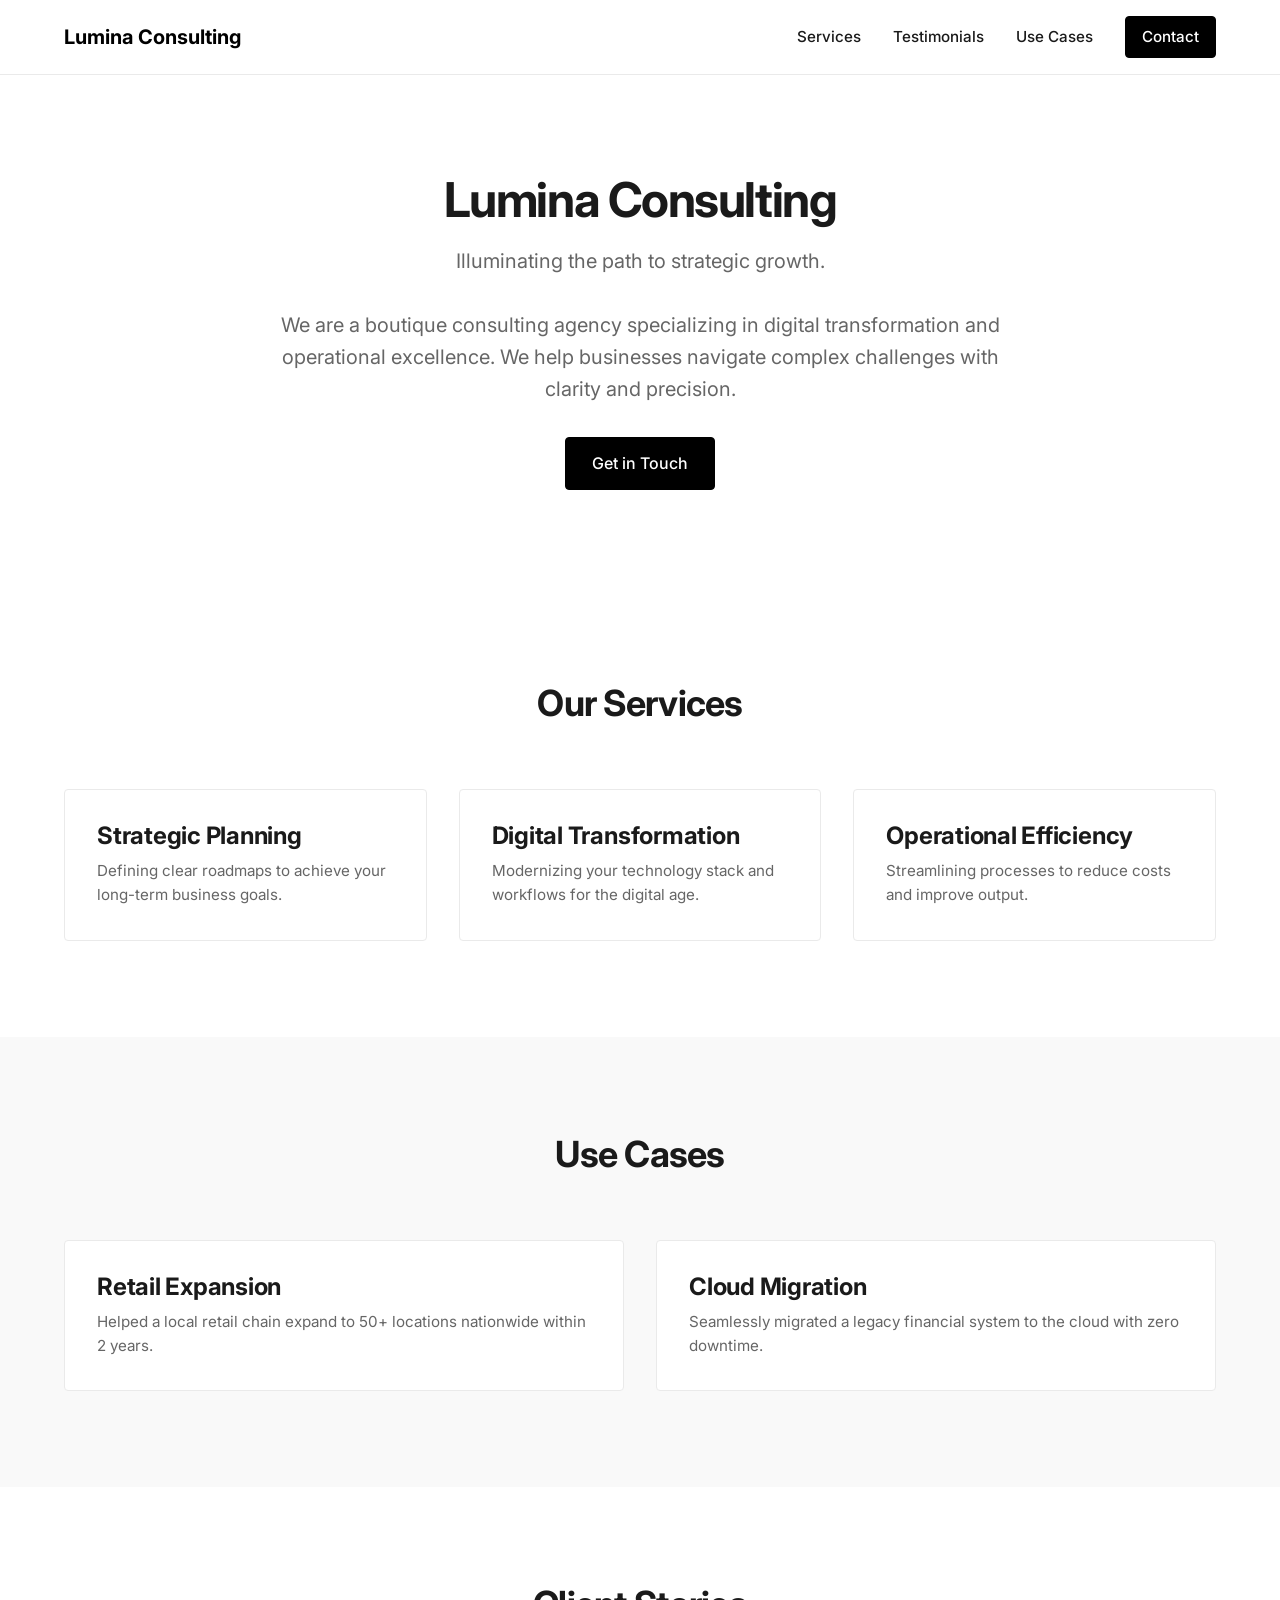
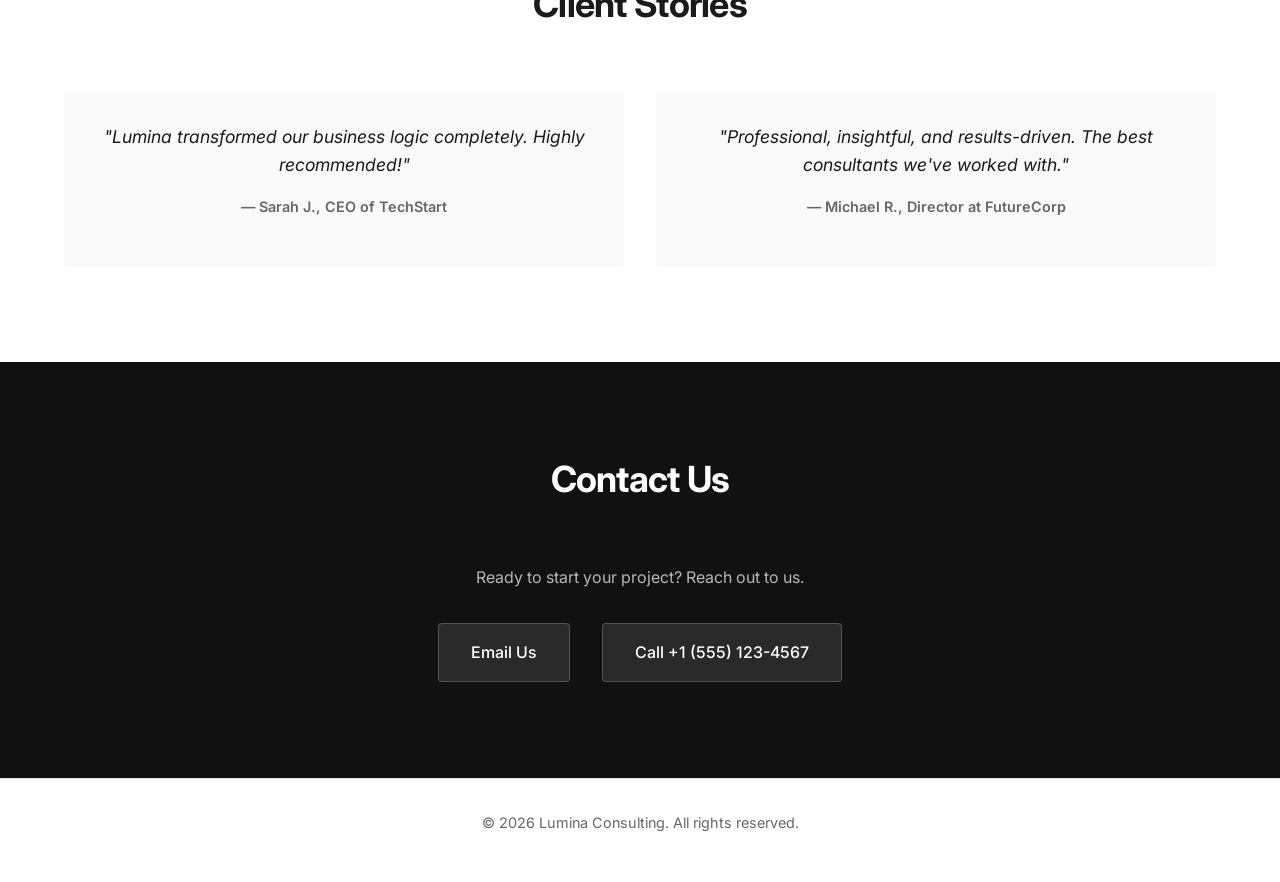
==== index.html @ ed2153fe "Initial commit" ====
<!DOCTYPE html>
<html lang="en">
<head>
    <meta charset="UTF-8">
    <meta name="viewport" content="width=device-width, initial-scale=1.0">
    <title>Consulting Agency</title>
    <link rel="stylesheet" href="style.css">
    
    <!-- Fonts: Inter for a clean, modern look -->
    <link rel="preconnect" href="https://fonts.googleapis.com">
    <link rel="preconnect" href="https://fonts.gstatic.com" crossorigin>
    <link href="https://fonts.googleapis.com/css2?family=Inter:wght@300;400;600;700&display=swap" rel="stylesheet">
</head>
<body>

    <!-- Navigation -->
    <header class="header">
        <div class="container header-container">
            <div class="logo" id="nav-logo"></div>
            <nav class="nav">
                <ul class="nav-list">
                    <li><a href="#services">Services</a></li>
                    <li><a href="#testimonials">Testimonials</a></li>
                    <li><a href="#use-cases">Use Cases</a></li>
                    <li><a href="#contact" class="btn btn-sm">Contact</a></li>
                </ul>
            </nav>
            <!-- Mobile Menu Button -->
            <button class="menu-btn" aria-label="Toggle menu">☰</button>
        </div>
    </header>

    <!-- Hero Section -->
    <section class="hero">
        <div class="container hero-content">
            <h1 id="hero-title"></h1>
            <p id="hero-tagline"></p>
            <p id="hero-description"></p>
            <a href="#contact" class="btn btn-primary">Get in Touch</a>
        </div>
    </section>

    <!-- Services Section -->
    <section id="services" class="section">
        <div class="container">
            <h2 class="section-title">Our Services</h2>
            <div class="grid" id="services-grid">
                <!-- Injected via JS -->
            </div>
        </div>
    </section>

    <!-- Use Cases Section -->
    <section id="use-cases" class="section section-alt">
        <div class="container">
            <h2 class="section-title">Use Cases</h2>
            <div class="grid" id="use-cases-grid">
                <!-- Injected via JS -->
            </div>
        </div>
    </section>

    <!-- Testimonials Section -->
    <section id="testimonials" class="section">
        <div class="container">
            <h2 class="section-title">Client Stories</h2>
            <div class="testimonials-container" id="testimonials-container">
                <!-- Injected via JS -->
            </div>
        </div>
    </section>

    <!-- Contact Section -->
    <section id="contact" class="section section-dark">
        <div class="container contact-container">
            <h2 class="section-title text-light">Contact Us</h2>
            <p class="text-light-muted">Ready to start your project? Reach out to us.</p>
            
            <div class="contact-links" id="contact-info">
                <!-- Injected via JS -->
            </div>
        </div>
    </section>

    <!-- Footer -->
    <footer class="footer">
        <div class="container">
            <p>&copy; <span id="year"></span> <span id="footer-business-name"></span>. All rights reserved.</p>
        </div>
    </footer>

    <!-- Scripts -->
    <!-- Load config first so it's available to script.js -->
    <script src="config.js"></script>
    <script src="script.js"></script>
</body>
</html>
---- style.css ----
/* style.css */

:root {
    --color-bg: #ffffff;
    --color-text: #1a1a1a;
    --color-text-muted: #666666;
    --color-primary: #000000; /* Minimalist black */
    --color-primary-hover: #333333;
    --color-secondary-bg: #f9f9f9;
    --color-dark-bg: #111111;
    --color-light-text: #ffffff;
    --color-border: #eaeaea;
    
    --font-main: 'Inter', -apple-system, BlinkMacSystemFont, "Segoe UI", Roboto, Helvetica, Arial, sans-serif;
    
    --spacing-xs: 0.5rem;
    --spacing-sm: 1rem;
    --spacing-md: 2rem;
    --spacing-lg: 4rem;
    --spacing-xl: 6rem;
    
    --container-width: 1200px;
    --border-radius: 4px;
    --transition: 0.3s ease;
}

/* --- Reset & Base --- */
* {
    margin: 0;
    padding: 0;
    box-sizing: border-box;
}

html {
    scroll-behavior: smooth;
}

body {
    font-family: var(--font-main);
    color: var(--color-text);
    background-color: var(--color-bg);
    line-height: 1.6;
    -webkit-font-smoothing: antialiased;
}

a {
    text-decoration: none;
    color: inherit;
    transition: var(--transition);
}

ul {
    list-style: none;
}

img {
    max-width: 100%;
    display: block;
}

/* --- Typography --- */
h1, h2, h3 {
    line-height: 1.2;
    margin-bottom: var(--spacing-sm);
    font-weight: 700;
}

h1 { font-size: 3rem; letter-spacing: -0.03em; }
h2 { font-size: 2.25rem; letter-spacing: -0.02em; }
h3 { font-size: 1.5rem; letter-spacing: -0.01em; }
p { margin-bottom: var(--spacing-sm); }

/* --- Utilities --- */
.container {
    width: 90%;
    max-width: var(--container-width);
    margin: 0 auto;
}

.text-light { color: var(--color-light-text); }
.text-light-muted { color: rgba(255, 255, 255, 0.7); }
.text-muted { color: var(--color-text-muted); }

.grid {
    display: grid;
    grid-template-columns: repeat(auto-fit, minmax(300px, 1fr));
    gap: var(--spacing-md);
}

.btn {
    display: inline-block;
    padding: 0.8rem 1.6rem;
    background-color: var(--color-primary);
    color: var(--color-light-text);
    border-radius: var(--border-radius);
    font-weight: 500;
    border: 1px solid var(--color-primary);
    cursor: pointer;
}

.btn:hover {
    background-color: var(--color-primary-hover);
    border-color: var(--color-primary-hover);
}

.btn-sm {
    padding: 0.5rem 1rem;
    font-size: 0.9rem;
}

.section {
    padding: var(--spacing-xl) 0;
}

.section-alt {
    background-color: var(--color-secondary-bg);
}

.section-dark {
    background-color: var(--color-dark-bg);
    color: var(--color-light-text);
}

.section-title {
    margin-bottom: var(--spacing-lg);
    text-align: center;
}

/* --- Header --- */
.header {
    padding: var(--spacing-sm) 0;
    position: sticky;
    top: 0;
    background-color: rgba(255, 255, 255, 0.95);
    backdrop-filter: blur(10px);
    z-index: 1000;
    border-bottom: 1px solid var(--color-border);
}

.header-container {
    display: flex;
    justify-content: space-between;
    align-items: center;
}

.logo {
    font-size: 1.25rem;
    font-weight: 700;
    color: var(--color-primary);
}

.nav-list {
    display: flex;
    gap: var(--spacing-md);
    align-items: center;
}

.nav-list a {
    font-weight: 500;
    font-size: 0.95rem;
}

.nav-list a:hover {
    color: var(--color-text-muted);
}

.menu-btn {
    display: none;
    background: none;
    border: none;
    font-size: 1.5rem;
    cursor: pointer;
}

/* --- Hero --- */
.hero {
    padding: var(--spacing-xl) 0;
    text-align: center;
    max-width: 800px;
    margin: 0 auto;
}

.hero p {
    font-size: 1.25rem;
    color: var(--color-text-muted);
    margin-bottom: var(--spacing-md);
}

/* --- Cards (Services, Use Cases) --- */
.card {
    background: var(--color-bg);
    padding: var(--spacing-md);
    border: 1px solid var(--color-border);
    border-radius: var(--border-radius);
    transition: var(--transition);
}

.card:hover {
    transform: translateY(-5px);
    box-shadow: 0 10px 30px rgba(0,0,0,0.05);
}

.card h3 {
    margin-bottom: var(--spacing-xs);
}

.card p {
    color: var(--color-text-muted);
    font-size: 0.95rem;
    margin-bottom: 0;
}

/* --- Testimonials --- */
.testimonials-container {
    display: grid;
    grid-template-columns: repeat(auto-fit, minmax(300px, 1fr));
    gap: var(--spacing-md);
}

.testimonial {
    text-align: center;
    padding: var(--spacing-md);
    background-color: var(--color-secondary-bg);
    border-radius: var(--border-radius);
}

.quote {
    font-size: 1.1rem;
    font-style: italic;
    margin-bottom: var(--spacing-sm);
}

.author {
    font-weight: 600;
    font-size: 0.9rem;
    color: var(--color-text-muted);
}

/* --- Contact --- */
.contact-container {
    text-align: center;
}

.contact-links {
    margin-top: var(--spacing-md);
    display: flex;
    justify-content: center;
    gap: var(--spacing-md);
    flex-wrap: wrap;
}

.contact-link {
    display: inline-flex;
    align-items: center;
    padding: 1rem 2rem;
    background: rgba(255,255,255,0.1);
    color: white;
    border-radius: var(--border-radius);
    font-weight: 500;
    border: 1px solid rgba(255,255,255,0.2);
}

.contact-link:hover {
    background: rgba(255,255,255,0.2);
}

/* --- Footer --- */
.footer {
    padding: var(--spacing-md) 0;
    border-top: 1px solid var(--color-border);
    text-align: center;
    font-size: 0.9rem;
    color: var(--color-text-muted);
}

/* --- Responsive --- */
@media (max-width: 768px) {
    :root {
        --spacing-xl: 4rem;
    }

    h1 { font-size: 2.5rem; }
    
    .nav {
        display: none; /* Simple hiding for first iteration */
        /* To make a proper mobile menu would require more JS/CSS */
        /* For MVP phase 1, we can just let it hide or stack */
    }
    
    .menu-btn {
        display: block;
    }
    
    .nav.active {
        display: block;
        position: absolute;
        top: 100%;
        left: 0;
        width: 100%;
        background: white;
        border-bottom: 1px solid var(--color-border);
        padding: var(--spacing-sm);
    }
    
    .nav-list {
        flex-direction: column;
        align-items: flex-start;
    }

    .contact-links {
        flex-direction: column;
    }
}
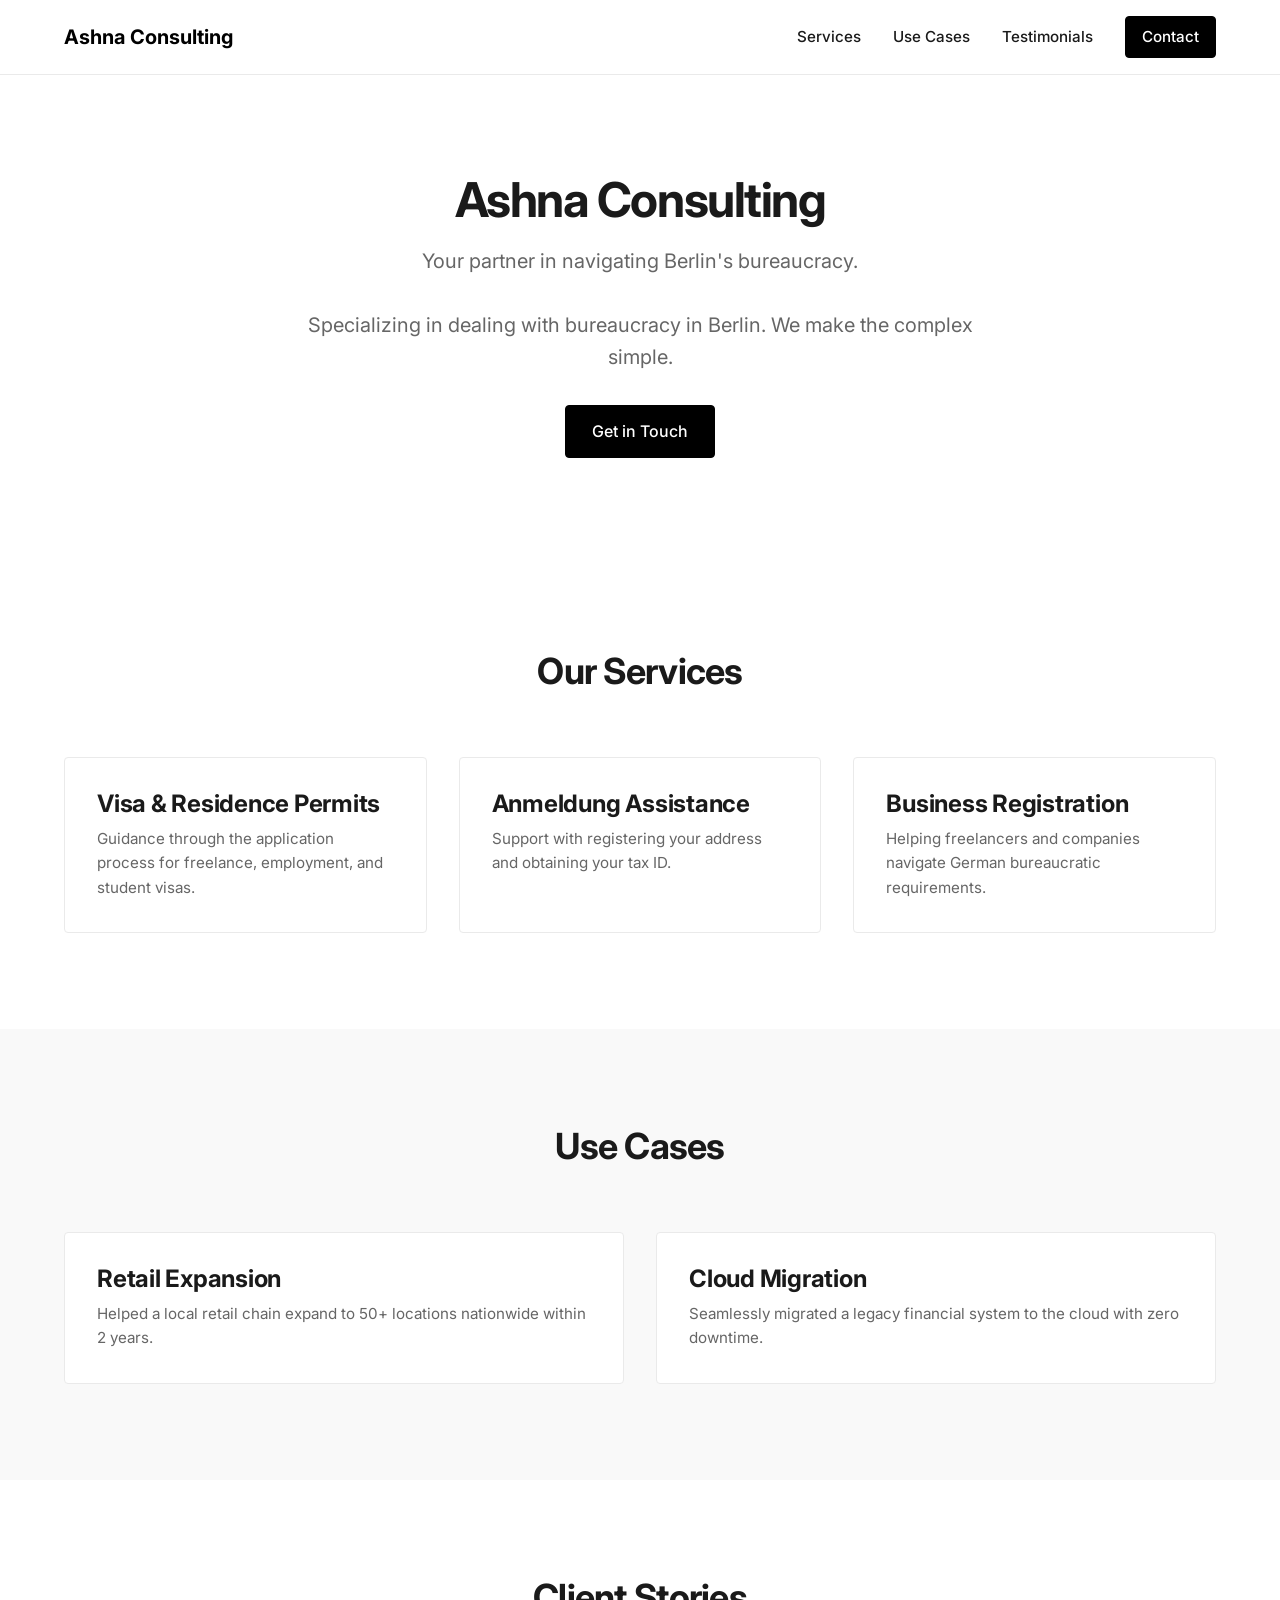
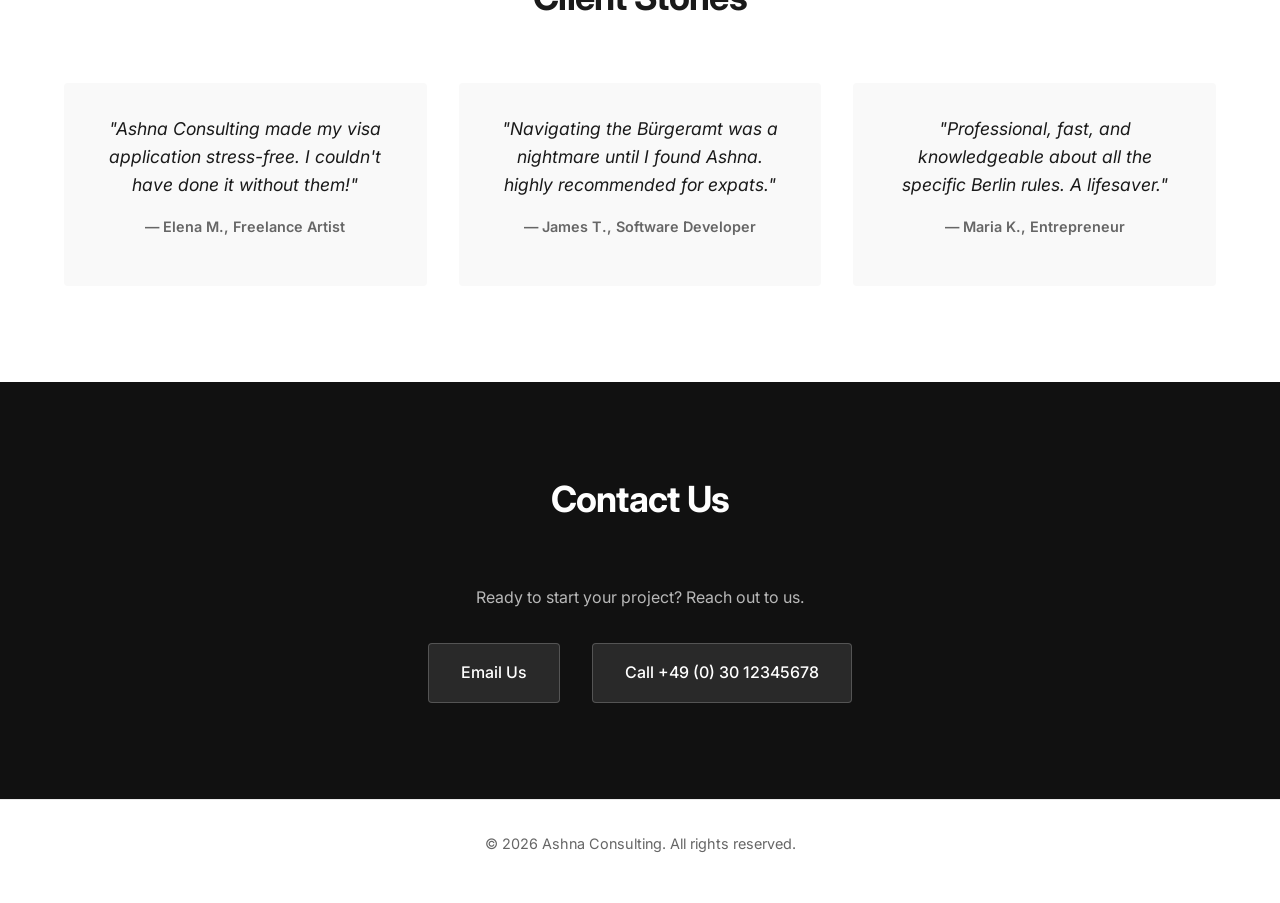
==== commit 7f4305a7: "feat: Rebrand consulting site to Ashna Consulting with a focus on Berlin bureaucracy, and reorder na" ====
--- a/index.html
+++ b/index.html
@@ -20,8 +20,8 @@
             <nav class="nav">
                 <ul class="nav-list">
                     <li><a href="#services">Services</a></li>
+                    <li><a href="#use-cases">Use Cases</a></li>
                     <li><a href="#testimonials">Testimonials</a></li>
-                    <li><a href="#use-cases">Use Cases</a></li>
                     <li><a href="#contact" class="btn btn-sm">Contact</a></li>
                 </ul>
             </nav>
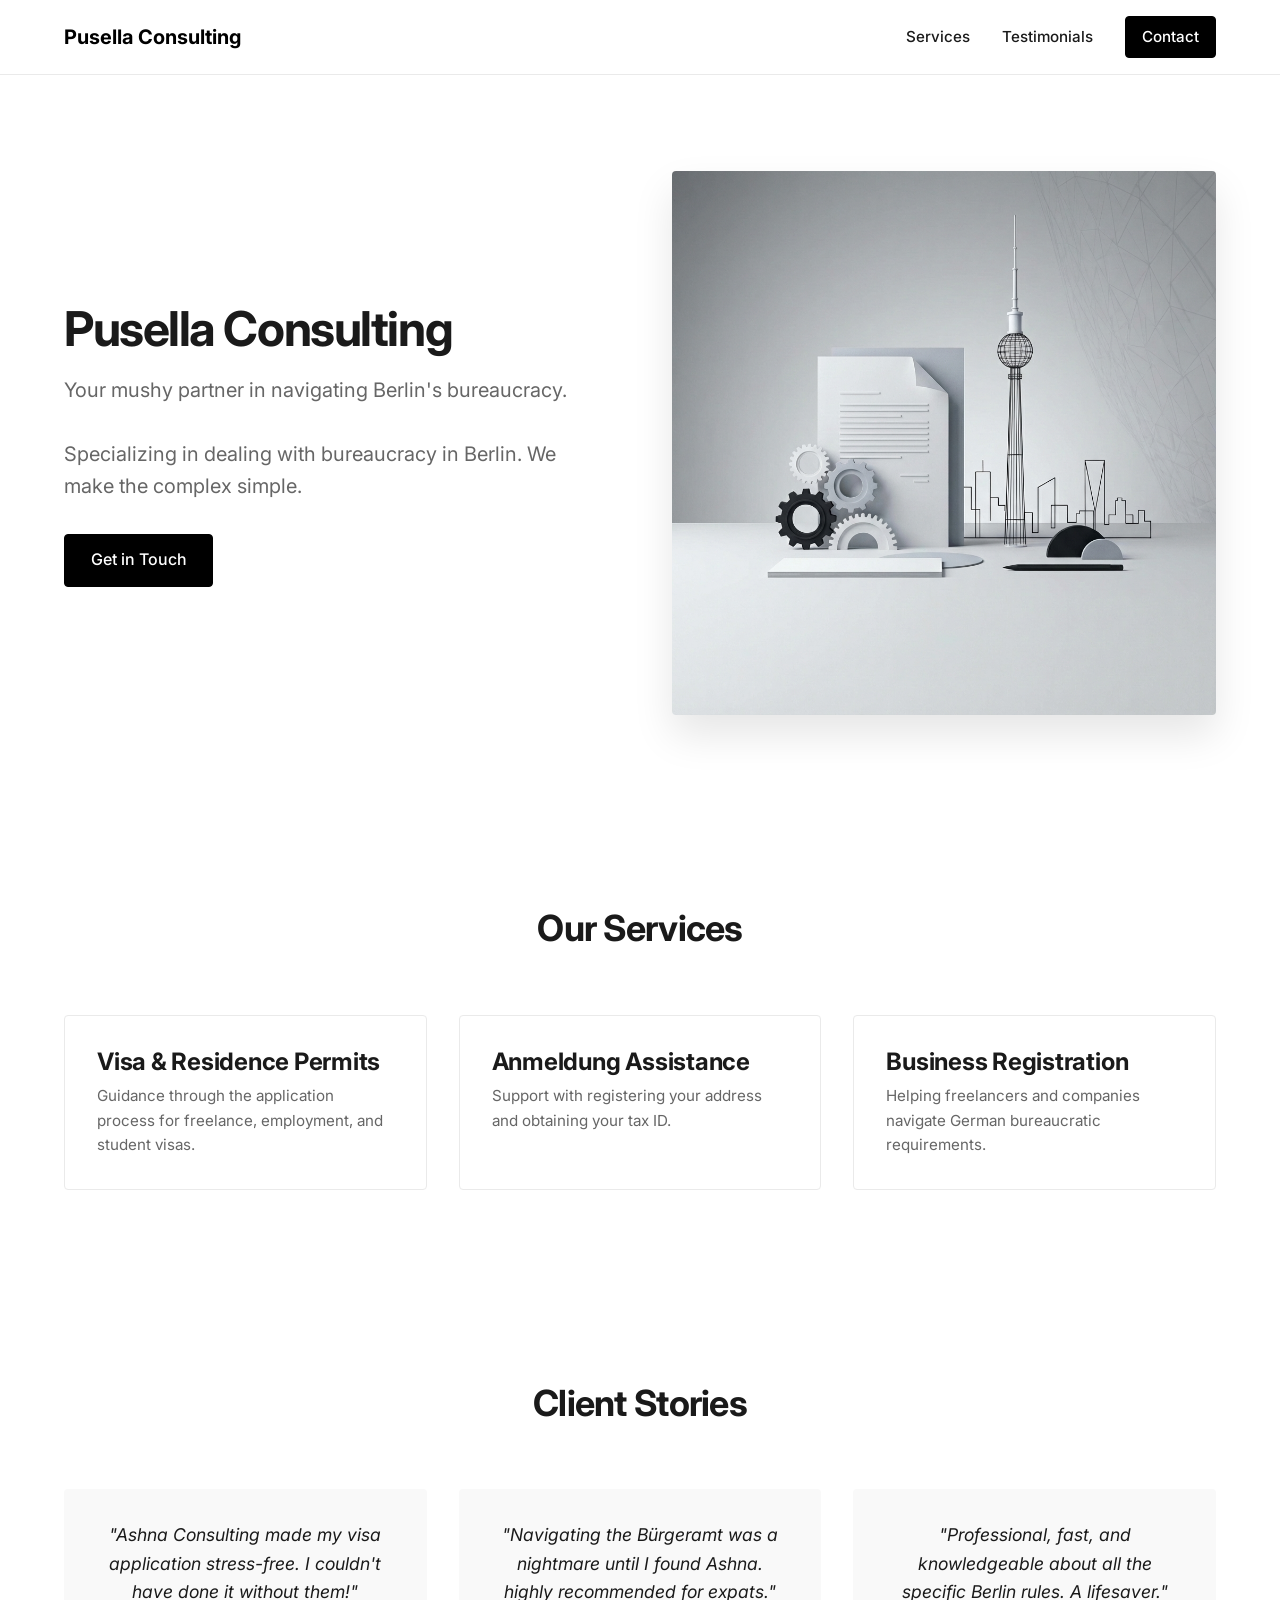
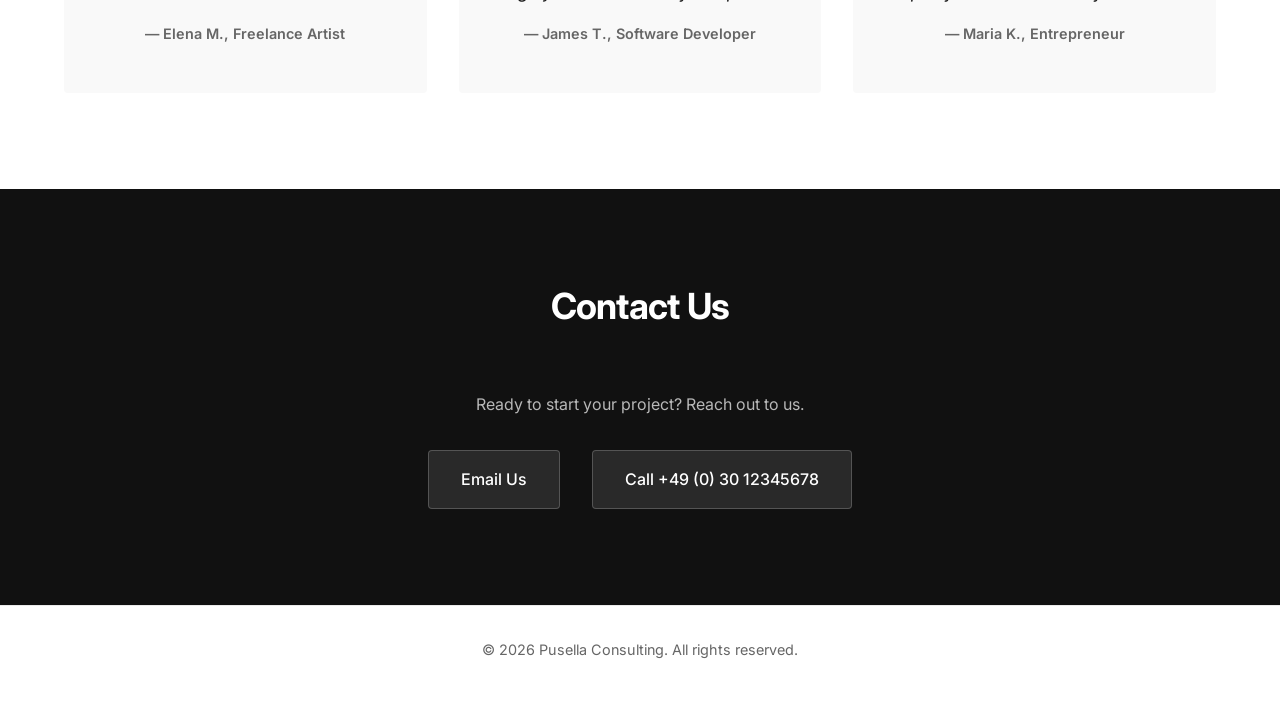
==== commit fdf328f9: "feat: Add hero image to homepage, update business details, and remove use cases section." ====
--- a/index.html
+++ b/index.html
@@ -1,16 +1,18 @@
 <!DOCTYPE html>
 <html lang="en">
+
 <head>
     <meta charset="UTF-8">
     <meta name="viewport" content="width=device-width, initial-scale=1.0">
     <title>Consulting Agency</title>
     <link rel="stylesheet" href="style.css">
-    
+
     <!-- Fonts: Inter for a clean, modern look -->
     <link rel="preconnect" href="https://fonts.googleapis.com">
     <link rel="preconnect" href="https://fonts.gstatic.com" crossorigin>
     <link href="https://fonts.googleapis.com/css2?family=Inter:wght@300;400;600;700&display=swap" rel="stylesheet">
 </head>
+
 <body>
 
     <!-- Navigation -->
@@ -20,7 +22,6 @@
             <nav class="nav">
                 <ul class="nav-list">
                     <li><a href="#services">Services</a></li>
-                    <li><a href="#use-cases">Use Cases</a></li>
                     <li><a href="#testimonials">Testimonials</a></li>
                     <li><a href="#contact" class="btn btn-sm">Contact</a></li>
                 </ul>
@@ -32,11 +33,16 @@
 
     <!-- Hero Section -->
     <section class="hero">
-        <div class="container hero-content">
-            <h1 id="hero-title"></h1>
-            <p id="hero-tagline"></p>
-            <p id="hero-description"></p>
-            <a href="#contact" class="btn btn-primary">Get in Touch</a>
+        <div class="container hero-container">
+            <div class="hero-content">
+                <h1 id="hero-title"></h1>
+                <p id="hero-tagline"></p>
+                <p id="hero-description"></p>
+                <a href="#contact" class="btn btn-primary">Get in Touch</a>
+            </div>
+            <div class="hero-image">
+                <img src="images/hero-image.png" alt="Berlin Consulting Navigation">
+            </div>
         </div>
     </section>
 
@@ -45,16 +51,6 @@
         <div class="container">
             <h2 class="section-title">Our Services</h2>
             <div class="grid" id="services-grid">
-                <!-- Injected via JS -->
-            </div>
-        </div>
-    </section>
-
-    <!-- Use Cases Section -->
-    <section id="use-cases" class="section section-alt">
-        <div class="container">
-            <h2 class="section-title">Use Cases</h2>
-            <div class="grid" id="use-cases-grid">
                 <!-- Injected via JS -->
             </div>
         </div>
@@ -75,7 +71,7 @@
         <div class="container contact-container">
             <h2 class="section-title text-light">Contact Us</h2>
             <p class="text-light-muted">Ready to start your project? Reach out to us.</p>
-            
+
             <div class="contact-links" id="contact-info">
                 <!-- Injected via JS -->
             </div>
@@ -94,4 +90,5 @@
     <script src="config.js"></script>
     <script src="script.js"></script>
 </body>
-</html>
+
+</html>
--- a/style.css
+++ b/style.css
@@ -4,21 +4,22 @@
     --color-bg: #ffffff;
     --color-text: #1a1a1a;
     --color-text-muted: #666666;
-    --color-primary: #000000; /* Minimalist black */
+    --color-primary: #000000;
+    /* Minimalist black */
     --color-primary-hover: #333333;
     --color-secondary-bg: #f9f9f9;
     --color-dark-bg: #111111;
     --color-light-text: #ffffff;
     --color-border: #eaeaea;
-    
+
     --font-main: 'Inter', -apple-system, BlinkMacSystemFont, "Segoe UI", Roboto, Helvetica, Arial, sans-serif;
-    
+
     --spacing-xs: 0.5rem;
     --spacing-sm: 1rem;
     --spacing-md: 2rem;
     --spacing-lg: 4rem;
     --spacing-xl: 6rem;
-    
+
     --container-width: 1200px;
     --border-radius: 4px;
     --transition: 0.3s ease;
@@ -59,16 +60,32 @@
 }
 
 /* --- Typography --- */
-h1, h2, h3 {
+h1,
+h2,
+h3 {
     line-height: 1.2;
     margin-bottom: var(--spacing-sm);
     font-weight: 700;
 }
 
-h1 { font-size: 3rem; letter-spacing: -0.03em; }
-h2 { font-size: 2.25rem; letter-spacing: -0.02em; }
-h3 { font-size: 1.5rem; letter-spacing: -0.01em; }
-p { margin-bottom: var(--spacing-sm); }
+h1 {
+    font-size: 3rem;
+    letter-spacing: -0.03em;
+}
+
+h2 {
+    font-size: 2.25rem;
+    letter-spacing: -0.02em;
+}
+
+h3 {
+    font-size: 1.5rem;
+    letter-spacing: -0.01em;
+}
+
+p {
+    margin-bottom: var(--spacing-sm);
+}
 
 /* --- Utilities --- */
 .container {
@@ -77,9 +94,17 @@
     margin: 0 auto;
 }
 
-.text-light { color: var(--color-light-text); }
-.text-light-muted { color: rgba(255, 255, 255, 0.7); }
-.text-muted { color: var(--color-text-muted); }
+.text-light {
+    color: var(--color-light-text);
+}
+
+.text-light-muted {
+    color: rgba(255, 255, 255, 0.7);
+}
+
+.text-muted {
+    color: var(--color-text-muted);
+}
 
 .grid {
     display: grid;
@@ -175,9 +200,31 @@
 /* --- Hero --- */
 .hero {
     padding: var(--spacing-xl) 0;
-    text-align: center;
-    max-width: 800px;
     margin: 0 auto;
+}
+
+.hero-container {
+    display: flex;
+    align-items: center;
+    justify-content: space-between;
+    gap: var(--spacing-lg);
+}
+
+.hero-content {
+    flex: 1;
+    max-width: 600px;
+}
+
+.hero-image {
+    flex: 1;
+    display: flex;
+    justify-content: center;
+}
+
+.hero-image img {
+    max-width: 100%;
+    border-radius: var(--border-radius);
+    box-shadow: 0 20px 40px rgba(0, 0, 0, 0.1);
 }
 
 .hero p {
@@ -197,7 +244,7 @@
 
 .card:hover {
     transform: translateY(-5px);
-    box-shadow: 0 10px 30px rgba(0,0,0,0.05);
+    box-shadow: 0 10px 30px rgba(0, 0, 0, 0.05);
 }
 
 .card h3 {
@@ -253,15 +300,15 @@
     display: inline-flex;
     align-items: center;
     padding: 1rem 2rem;
-    background: rgba(255,255,255,0.1);
+    background: rgba(255, 255, 255, 0.1);
     color: white;
     border-radius: var(--border-radius);
     font-weight: 500;
-    border: 1px solid rgba(255,255,255,0.2);
+    border: 1px solid rgba(255, 255, 255, 0.2);
 }
 
 .contact-link:hover {
-    background: rgba(255,255,255,0.2);
+    background: rgba(255, 255, 255, 0.2);
 }
 
 /* --- Footer --- */
@@ -279,18 +326,30 @@
         --spacing-xl: 4rem;
     }
 
-    h1 { font-size: 2.5rem; }
-    
+    .hero-container {
+        flex-direction: column-reverse;
+        text-align: center;
+    }
+
+    .hero-image {
+        margin-bottom: var(--spacing-md);
+    }
+
+    h1 {
+        font-size: 2.5rem;
+    }
+
     .nav {
-        display: none; /* Simple hiding for first iteration */
+        display: none;
+        /* Simple hiding for first iteration */
         /* To make a proper mobile menu would require more JS/CSS */
         /* For MVP phase 1, we can just let it hide or stack */
     }
-    
+
     .menu-btn {
         display: block;
     }
-    
+
     .nav.active {
         display: block;
         position: absolute;
@@ -301,7 +360,7 @@
         border-bottom: 1px solid var(--color-border);
         padding: var(--spacing-sm);
     }
-    
+
     .nav-list {
         flex-direction: column;
         align-items: flex-start;
@@ -310,4 +369,4 @@
     .contact-links {
         flex-direction: column;
     }
-}
+}
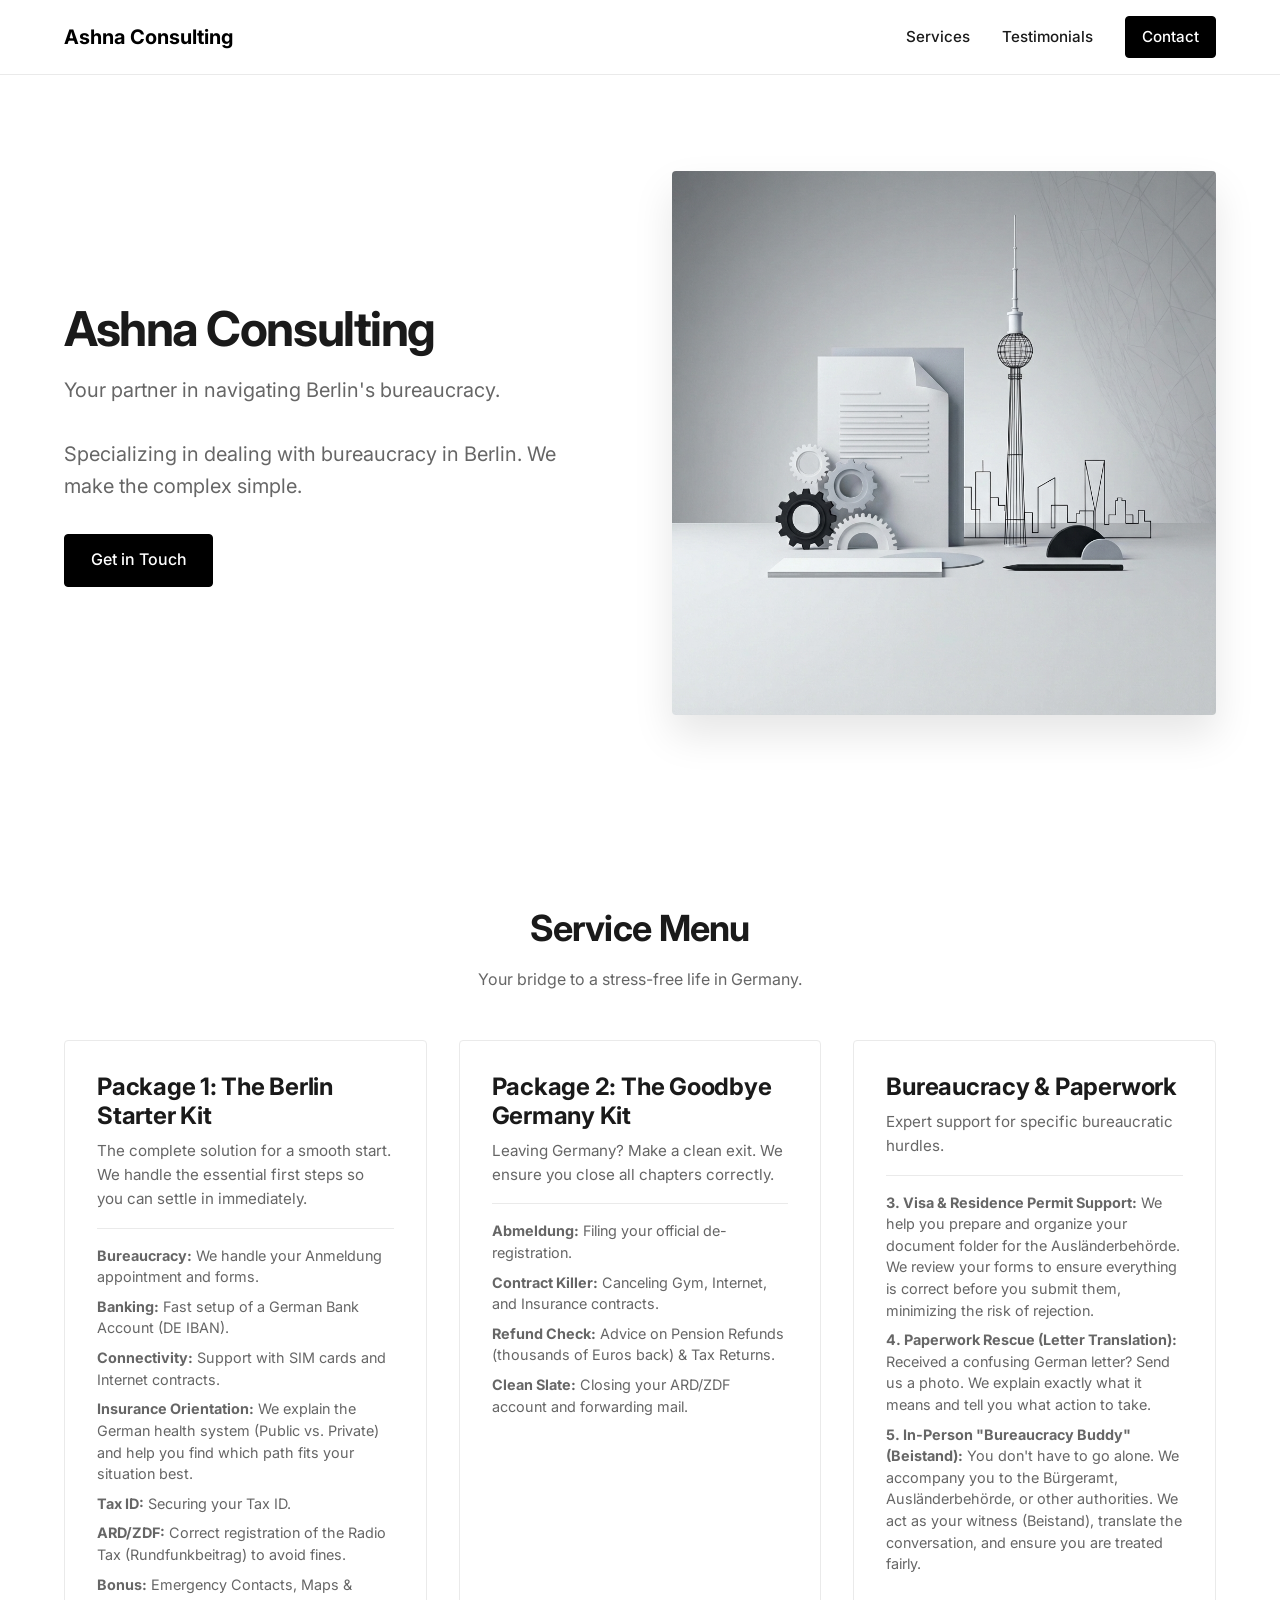
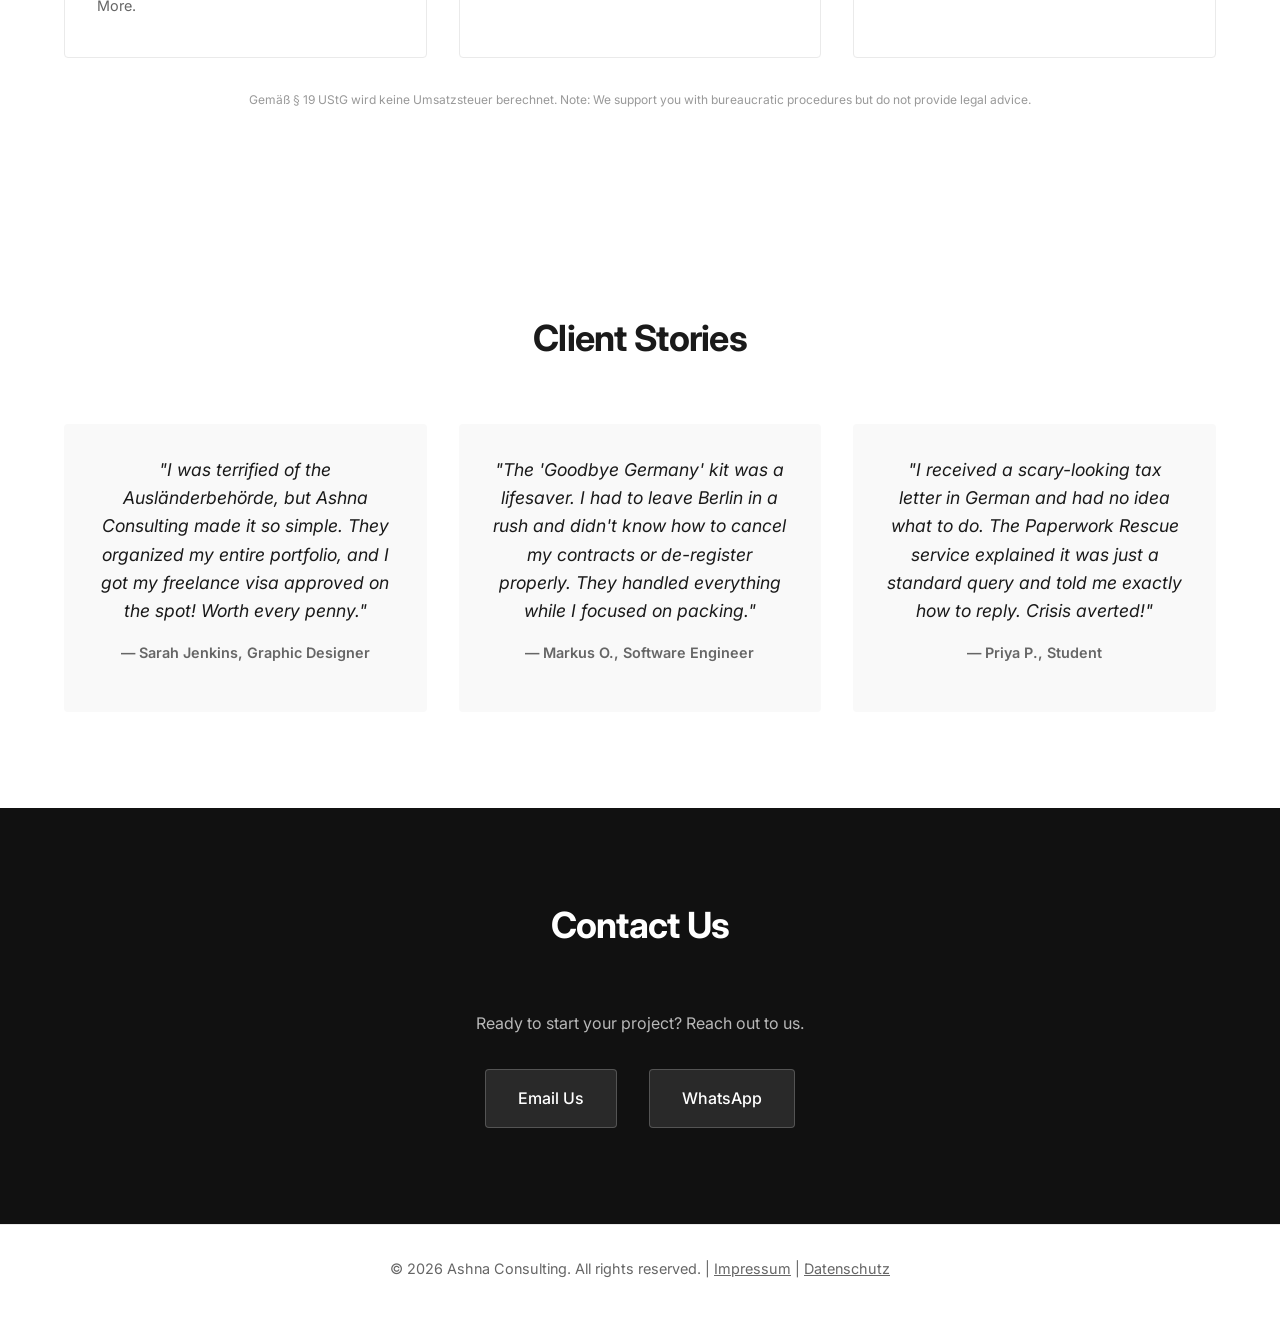
==== commit 28f97c87: "123" ====
--- a/index.html
+++ b/index.html
@@ -49,10 +49,14 @@
     <!-- Services Section -->
     <section id="services" class="section">
         <div class="container">
-            <h2 class="section-title">Our Services</h2>
+            <h2 class="section-title">Service Menu</h2>
+            <p class="text-center text-muted" style="text-align: center; margin-bottom: 3rem; margin-top: -3rem;">Your
+                bridge to a stress-free life in Germany.</p>
             <div class="grid" id="services-grid">
                 <!-- Injected via JS -->
             </div>
+            <p id="services-disclaimer" style="text-align: center; font-size: 0.75rem; color: #999; margin-top: 2rem;">
+            </p>
         </div>
     </section>
 
@@ -81,7 +85,9 @@
     <!-- Footer -->
     <footer class="footer">
         <div class="container">
-            <p>&copy; <span id="year"></span> <span id="footer-business-name"></span>. All rights reserved.</p>
+            <p>&copy; <span id="year"></span> <span id="footer-business-name"></span>. All rights reserved. | <a
+                    href="impressum.html" style="color: inherit; text-decoration: underline;">Impressum</a> | <a
+                    href="datenschutz.html" style="color: inherit; text-decoration: underline;">Datenschutz</a></p>
         </div>
     </footer>
 
--- a/style.css
+++ b/style.css
@@ -251,10 +251,35 @@
     margin-bottom: var(--spacing-xs);
 }
 
+.service-description {
+    color: var(--color-text-muted);
+    font-size: 0.95rem;
+    /* margin-bottom is handled by p styles, but let's be specific */
+    margin-bottom: var(--spacing-sm);
+}
+
+.service-features {
+    margin-top: var(--spacing-sm);
+    padding-top: var(--spacing-sm);
+    border-top: 1px solid var(--color-border);
+}
+
+.service-features li {
+    margin-bottom: 0.5rem;
+    font-size: 0.9rem;
+    color: var(--color-text-muted);
+    line-height: 1.5;
+}
+
 .card p {
     color: var(--color-text-muted);
     font-size: 0.95rem;
     margin-bottom: 0;
+}
+
+/* Ensure description text specifically has margin if features follow */
+.card .service-description {
+    margin-bottom: var(--spacing-sm);
 }
 
 /* --- Testimonials --- */
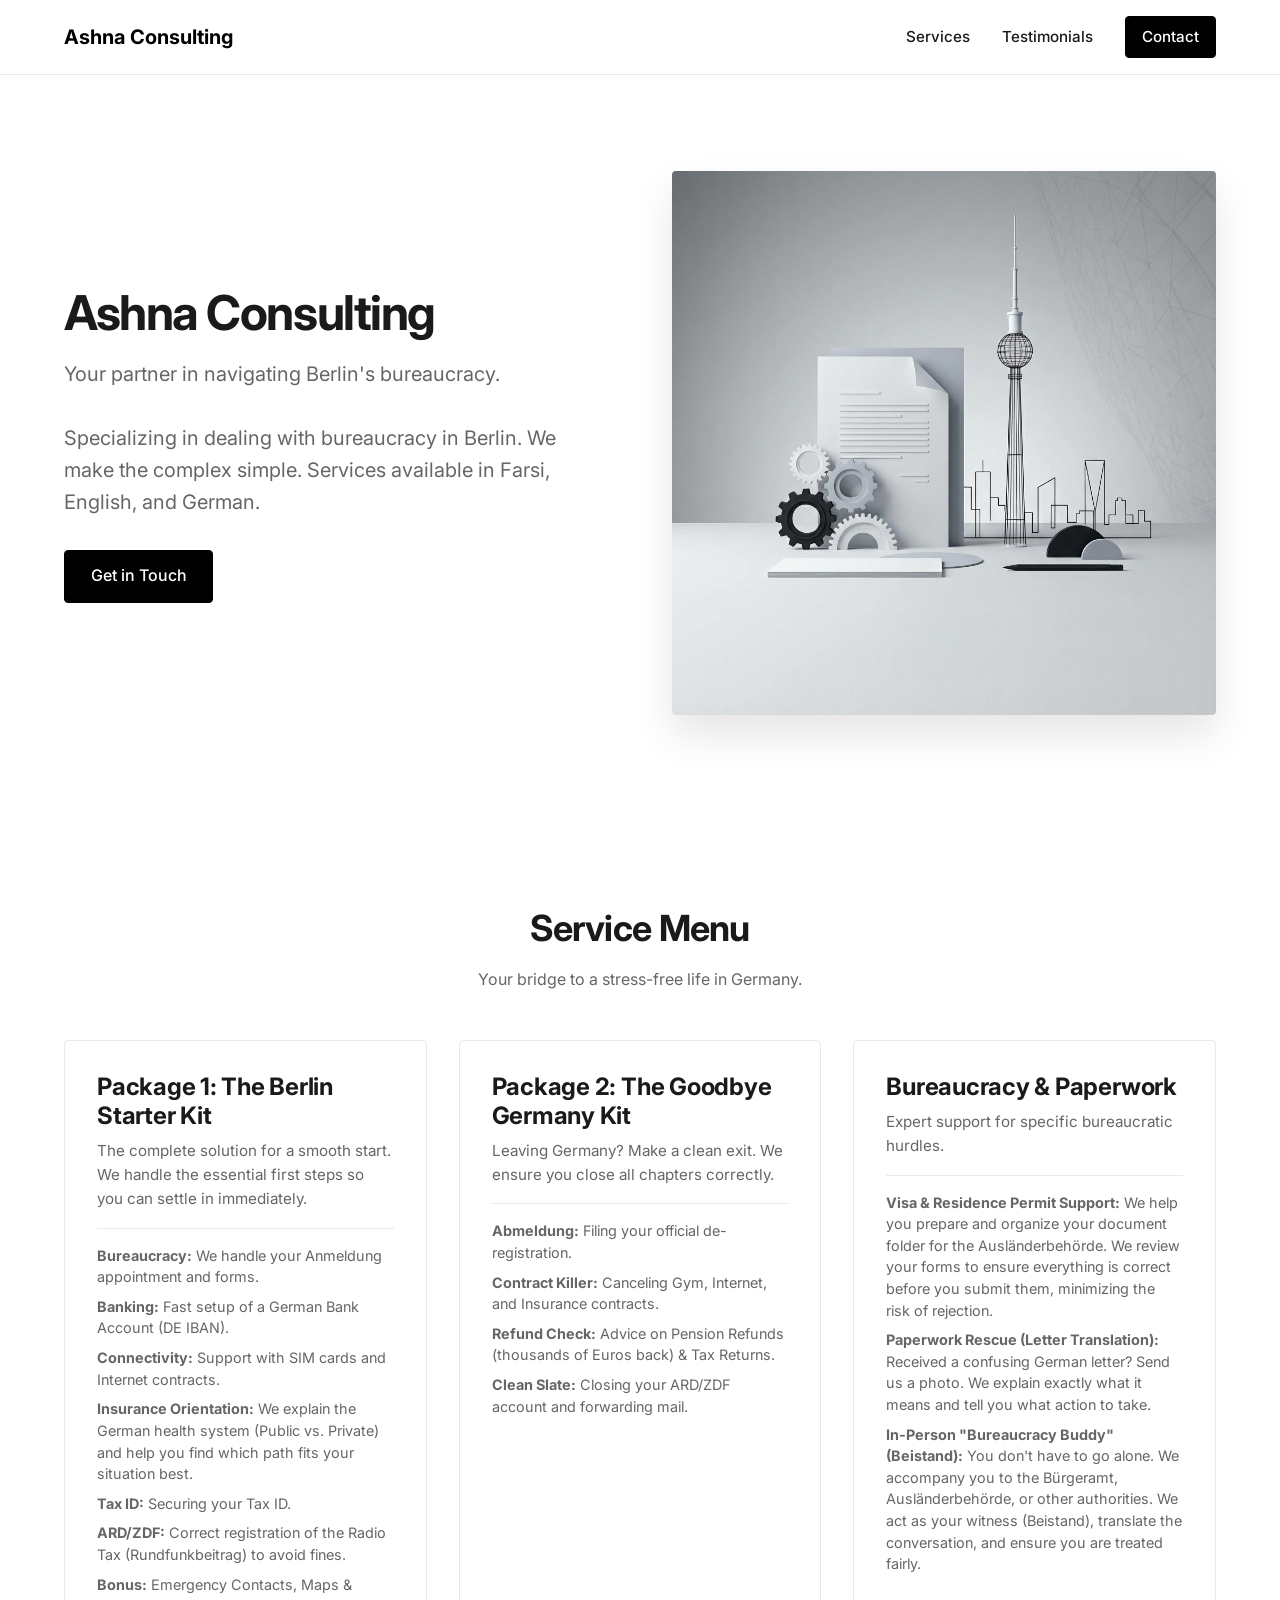
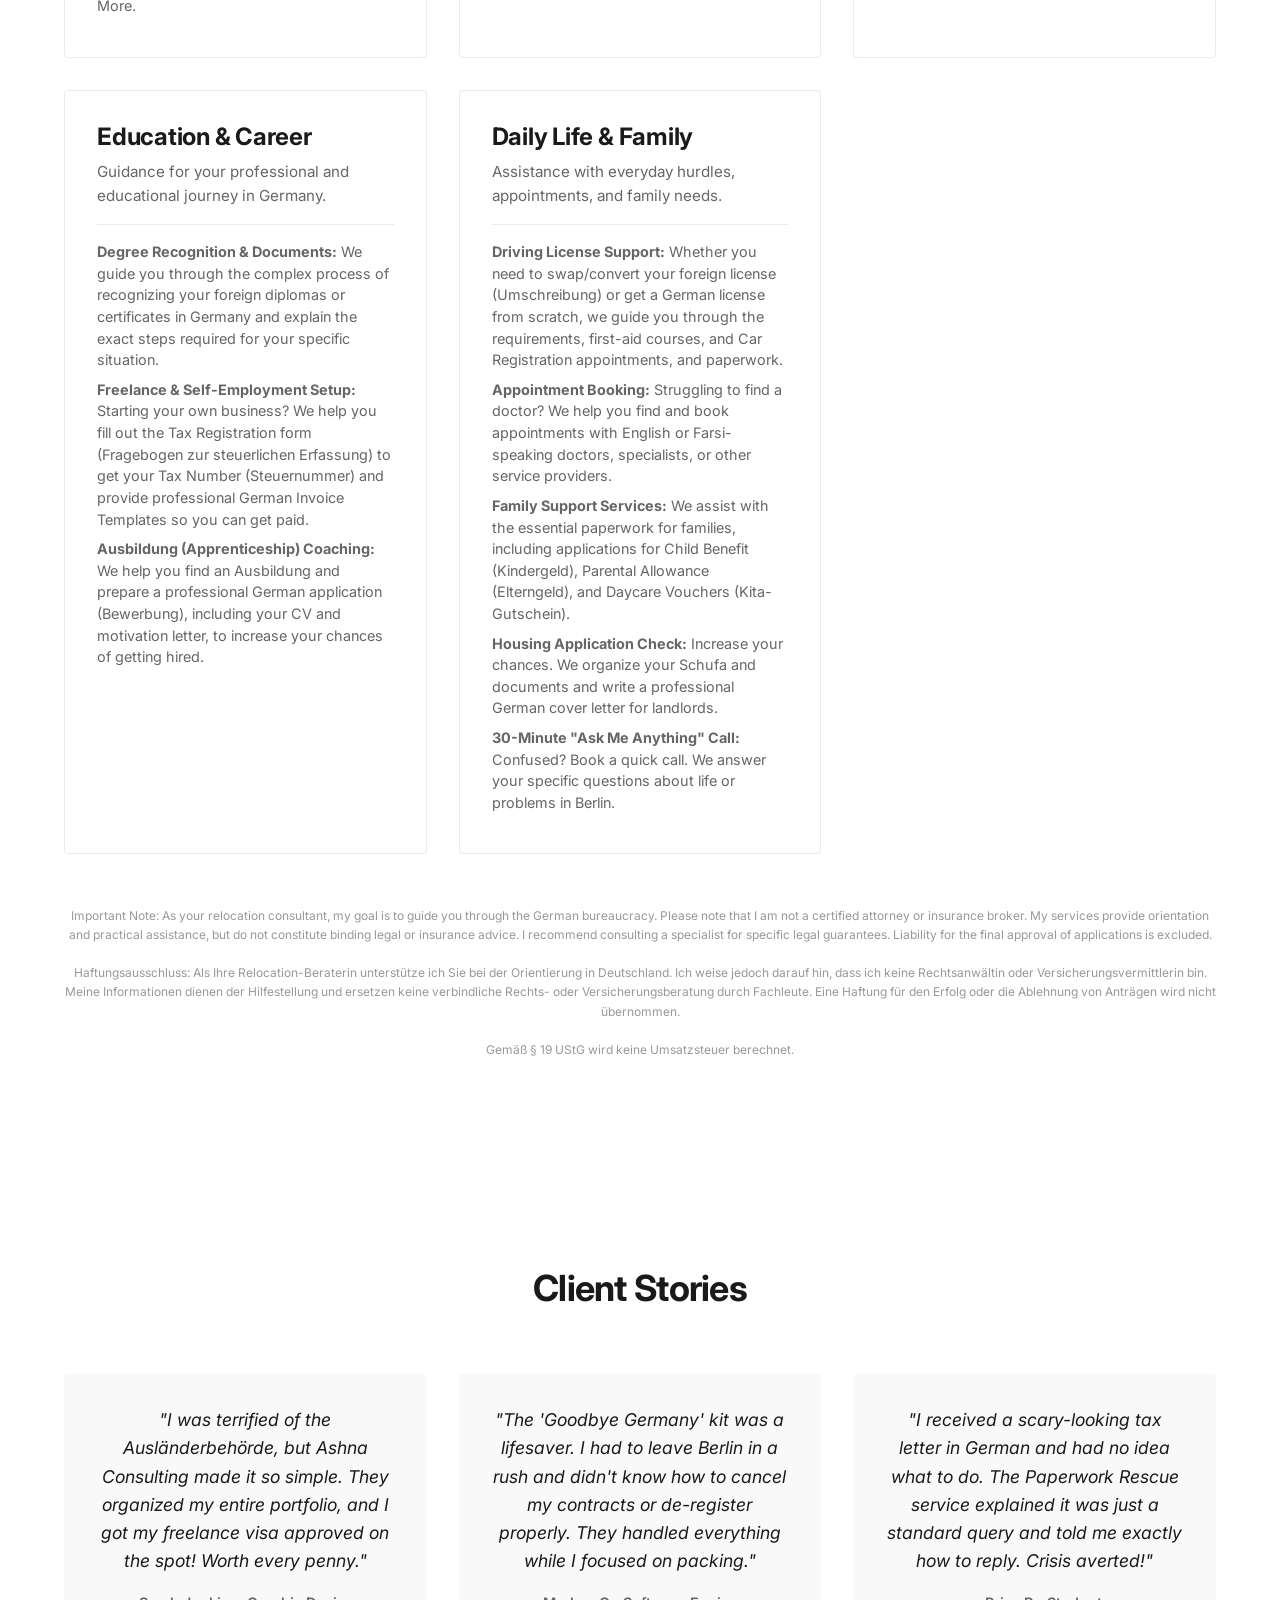
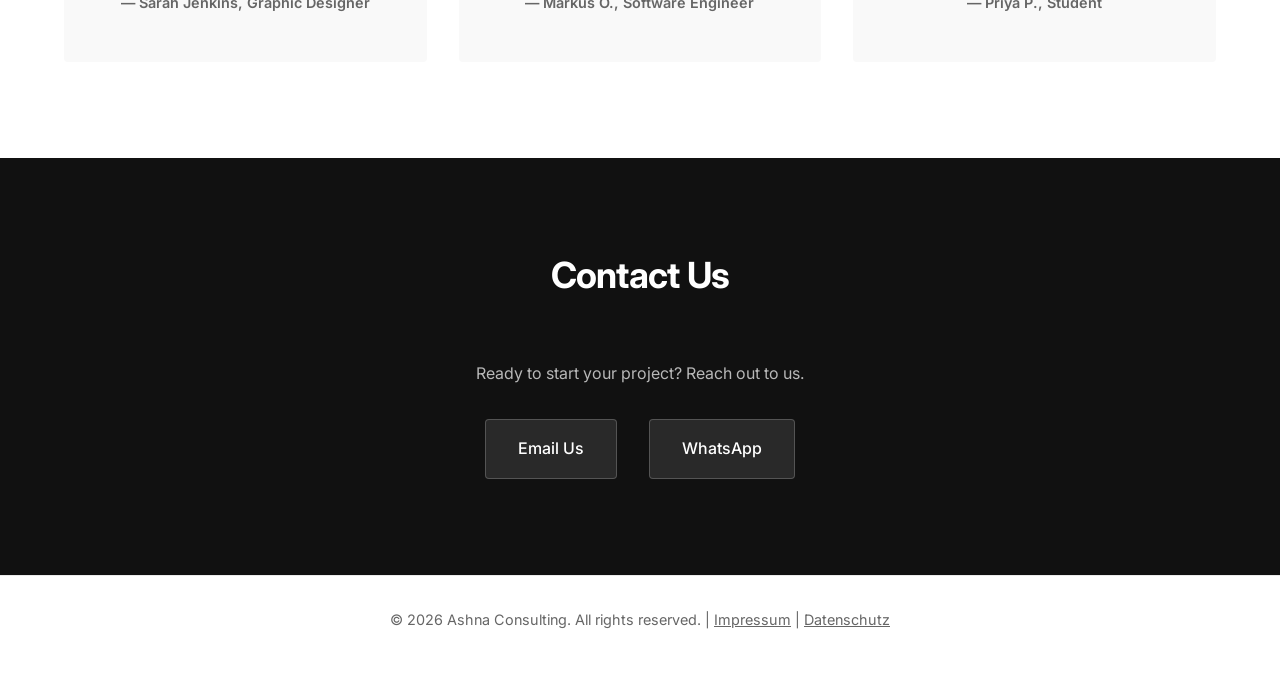
==== commit 4e309dea: "feat: Add initial site content, sitemap, robots.txt, and SEO meta tags to core pages." ====
--- a/index.html
+++ b/index.html
@@ -4,7 +4,68 @@
 <head>
     <meta charset="UTF-8">
     <meta name="viewport" content="width=device-width, initial-scale=1.0">
-    <title>Consulting Agency</title>
+    <title>Ashna Consulting | Berlin Bureaucracy & Relocation Support</title>
+    <meta name="description"
+        content="Expert assistance for Berlin's bureaucracy. We help with Anmeldung, Visas, Health Insurance, and settling in Germany. Services in English, German, and Farsi.">
+    <meta name="keywords"
+        content="Berlin, bureaucracy, relocation, Germany, Anmeldung, Visa, residence permit, German paperwork, Ashna Consulting">
+    <meta name="robots" content="index, follow">
+    <link rel="canonical" href="https://ashnaconsulting.de/">
+
+    <!-- Open Graph / Facebook -->
+    <meta property="og:type" content="website">
+    <meta property="og:url" content="https://ashnaconsulting.de/">
+    <meta property="og:title" content="Ashna Consulting | Berlin Bureaucracy Support">
+    <meta property="og:description"
+        content="Navigating Berlin's bureaucracy made simple. From Anmeldung to Visa support.">
+    <meta property="og:image" content="https://ashnaconsulting.de/images/hero-image.png">
+
+    <!-- Twitter -->
+    <meta property="twitter:card" content="summary_large_image">
+    <meta property="twitter:url" content="https://ashnaconsulting.de/">
+    <meta property="twitter:title" content="Ashna Consulting | Berlin Bureaucracy Support">
+    <meta property="twitter:description"
+        content="Navigating Berlin's bureaucracy made simple. From Anmeldung to Visa support.">
+    <meta property="twitter:image" content="https://ashnaconsulting.de/images/hero-image.png">
+
+    <!-- Structured Data -->
+    <script type="application/ld+json">
+    {
+      "@context": "https://schema.org",
+      "@type": "LocalBusiness",
+      "name": "Ashna Consulting",
+      "image": "https://ashnaconsulting.de/images/hero-image.png",
+      "@id": "https://ashnaconsulting.de/",
+      "url": "https://ashnaconsulting.de/",
+      "telephone": "+491742436954",
+      "address": {
+        "@type": "PostalAddress",
+        "streetAddress": "Friedenauer Höhe 16",
+        "addressLocality": "Berlin",
+        "postalCode": "12159",
+        "addressCountry": "DE"
+      },
+      "geo": {
+        "@type": "GeoCoordinates",
+        "latitude": 52.4735,
+        "longitude": 13.3361
+      },
+      "openingHoursSpecification": {
+        "@type": "OpeningHoursSpecification",
+        "dayOfWeek": [
+          "Monday",
+          "Tuesday",
+          "Wednesday",
+          "Thursday",
+          "Friday"
+        ],
+        "opens": "09:00",
+        "closes": "18:00"
+      },
+      "sameAs": []
+    }
+    </script>
+
     <link rel="stylesheet" href="style.css">
 
     <!-- Fonts: Inter for a clean, modern look -->
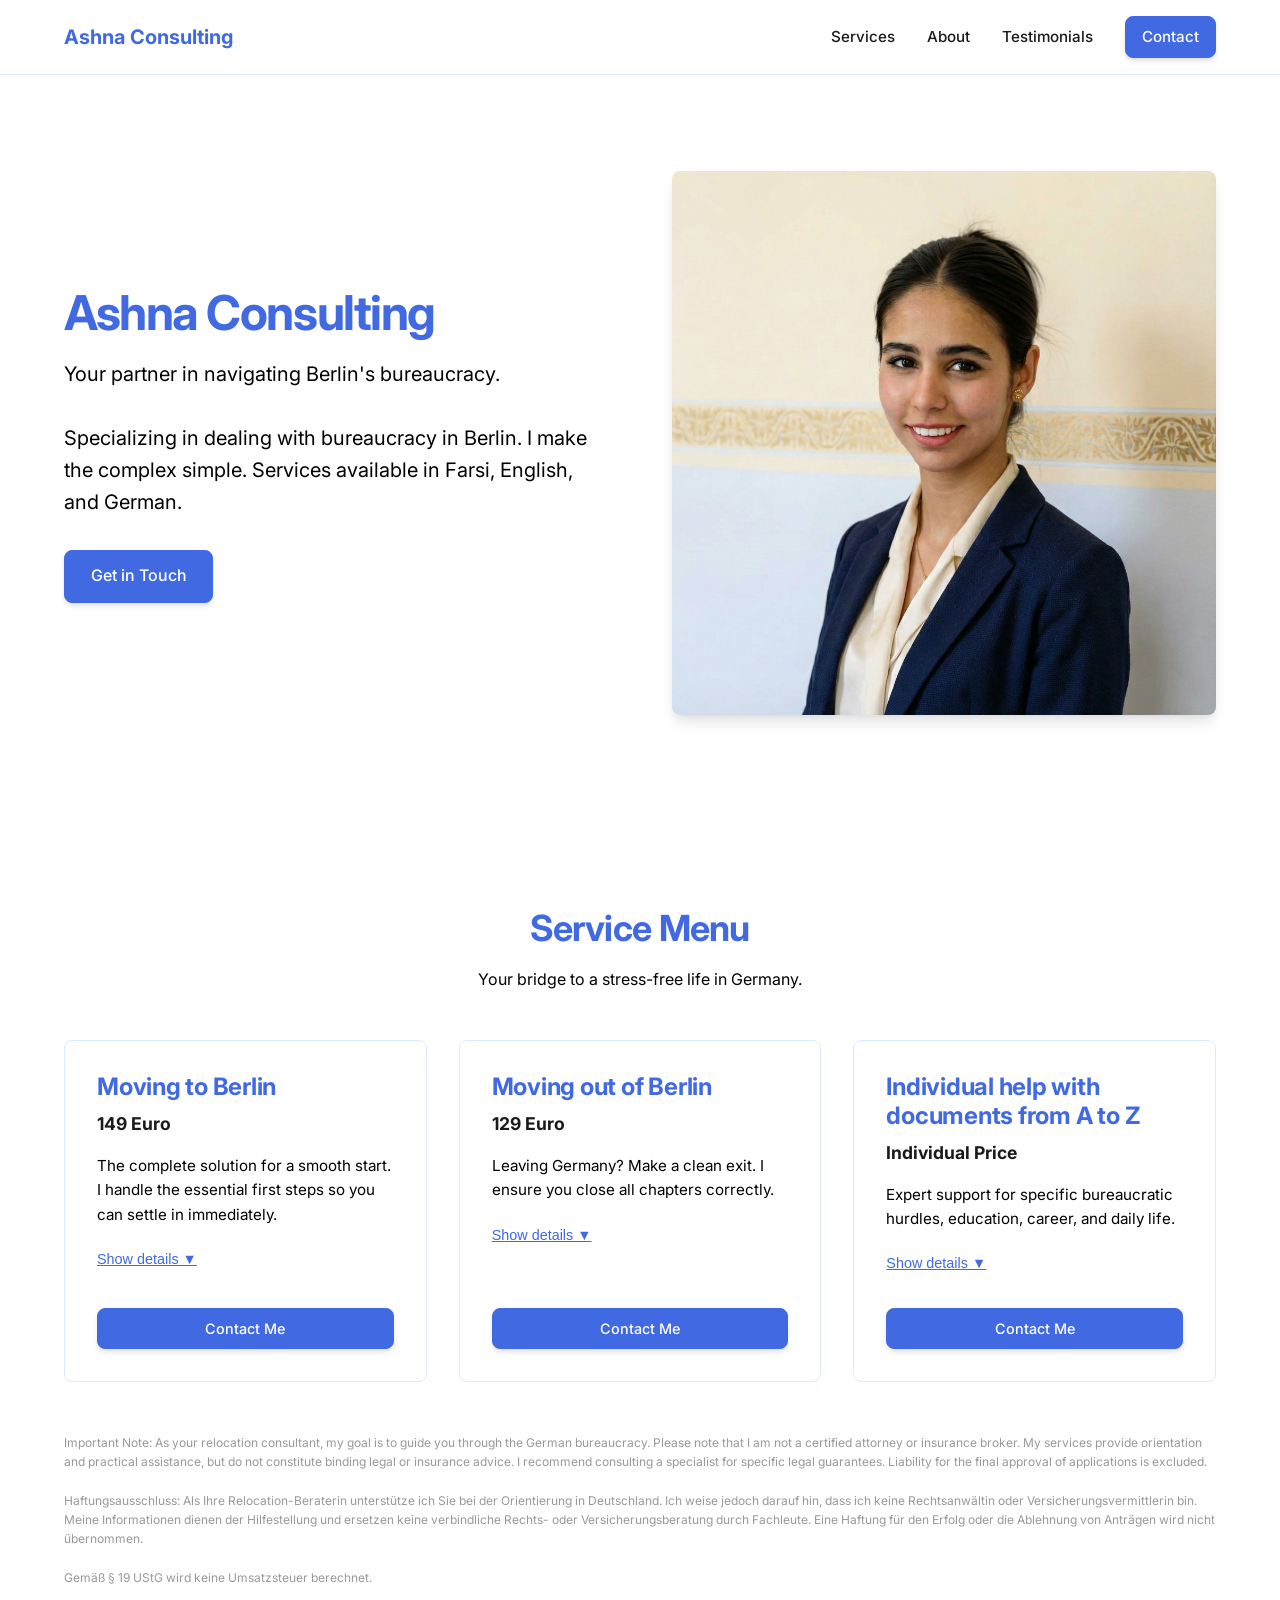
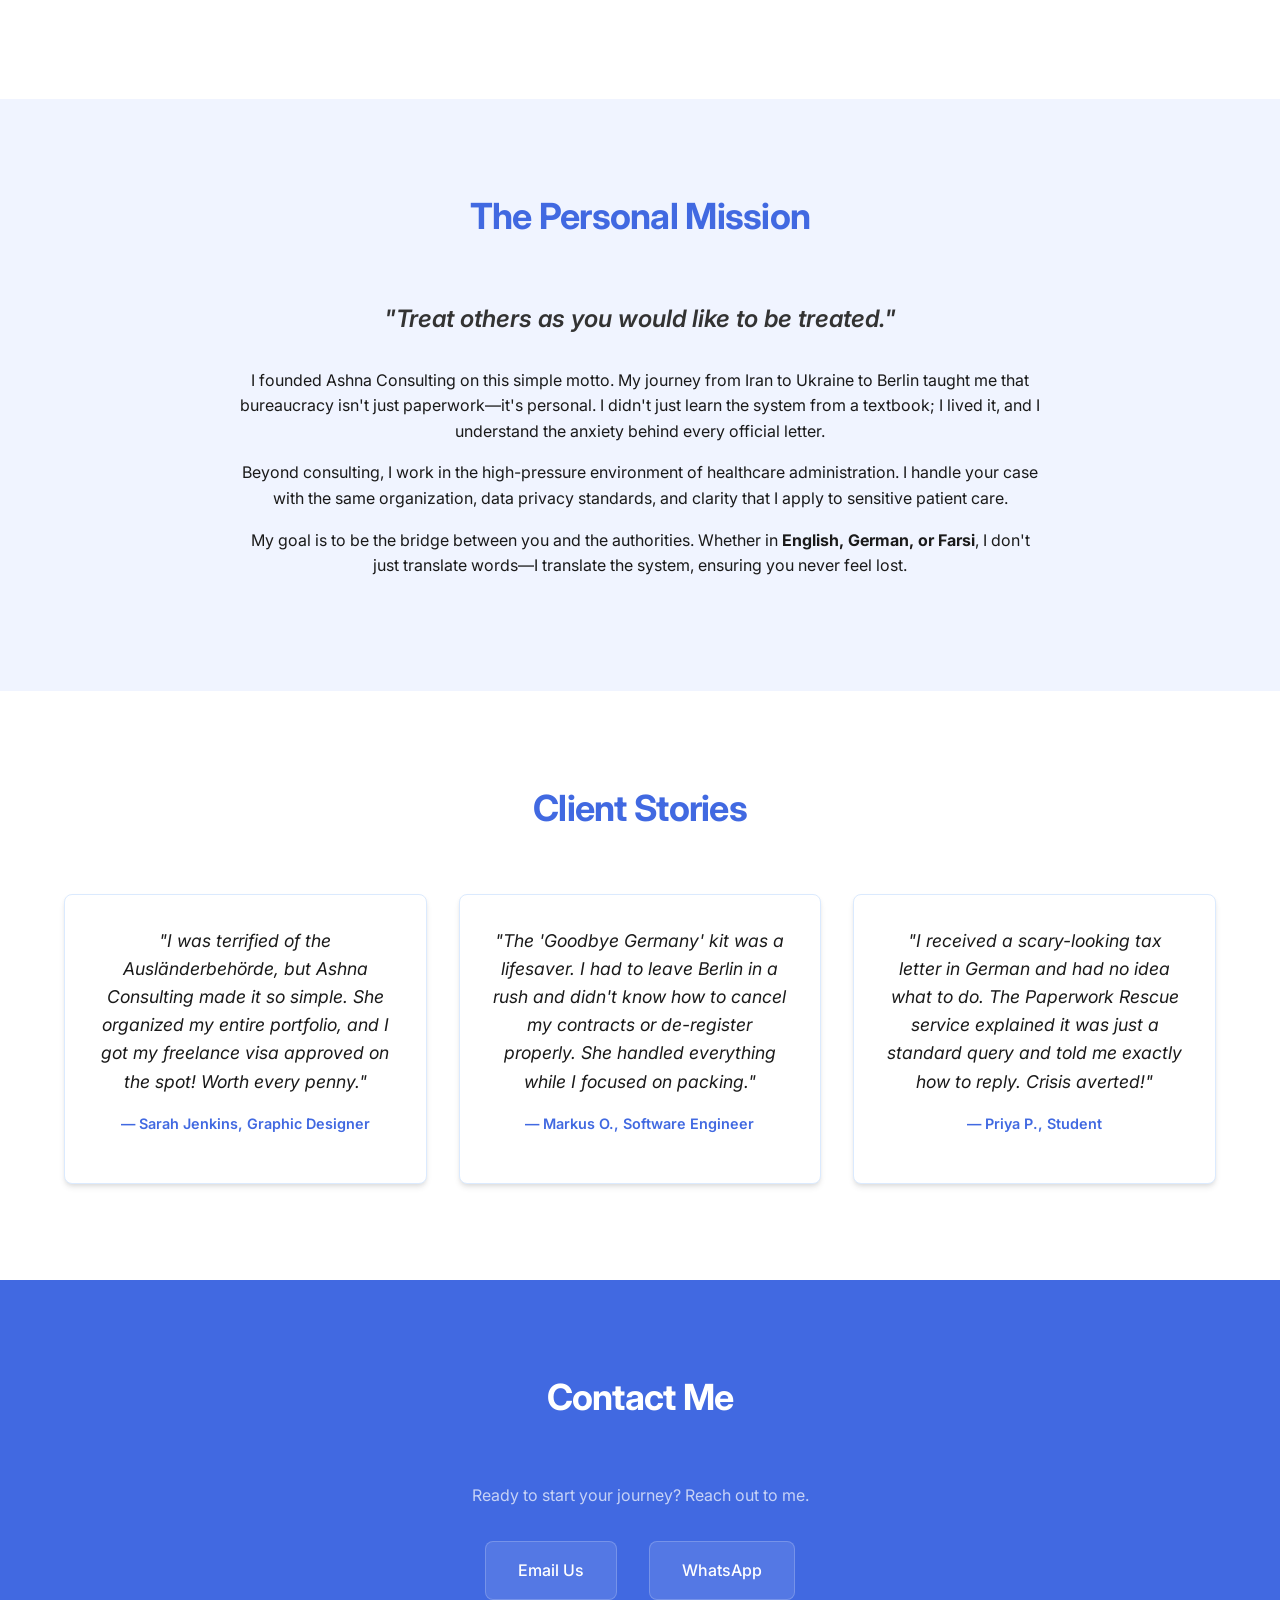
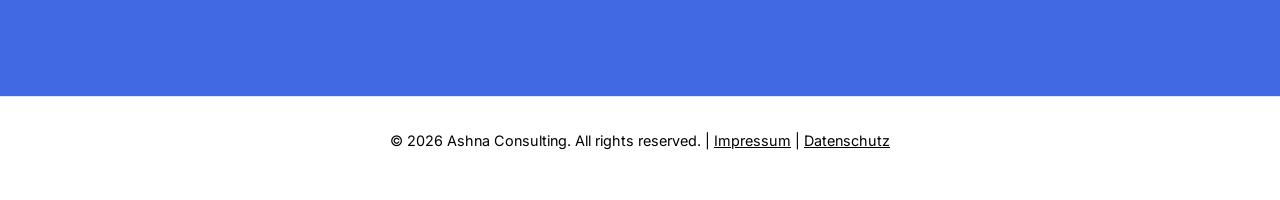
==== commit 49c7afbb: "feat: Introduce interactive service details with pricing and refresh the site's visual design." ====
--- a/index.html
+++ b/index.html
@@ -6,27 +6,27 @@
     <meta name="viewport" content="width=device-width, initial-scale=1.0">
     <title>Ashna Consulting | Berlin Bureaucracy & Relocation Support</title>
     <meta name="description"
-        content="Expert assistance for Berlin's bureaucracy. We help with Anmeldung, Visas, Health Insurance, and settling in Germany. Services in English, German, and Farsi.">
+        content="Expert assistance for Berlin's bureaucracy. I help with Anmeldung, Visas, Health Insurance, and settling in Germany. Services in English, German, and Farsi.">
     <meta name="keywords"
         content="Berlin, bureaucracy, relocation, Germany, Anmeldung, Visa, residence permit, German paperwork, Ashna Consulting">
     <meta name="robots" content="index, follow">
-    <link rel="canonical" href="https://ashnaconsulting.de/">
+    <link rel="canonical" href="https://shaniashna.de/">
 
     <!-- Open Graph / Facebook -->
     <meta property="og:type" content="website">
-    <meta property="og:url" content="https://ashnaconsulting.de/">
+    <meta property="og:url" content="https://shaniashna.de/">
     <meta property="og:title" content="Ashna Consulting | Berlin Bureaucracy Support">
     <meta property="og:description"
         content="Navigating Berlin's bureaucracy made simple. From Anmeldung to Visa support.">
-    <meta property="og:image" content="https://ashnaconsulting.de/images/hero-image.png">
+    <meta property="og:image" content="https://shaniashna.de/images/my_image.png">
 
     <!-- Twitter -->
     <meta property="twitter:card" content="summary_large_image">
-    <meta property="twitter:url" content="https://ashnaconsulting.de/">
+    <meta property="twitter:url" content="https://shaniashna.de/">
     <meta property="twitter:title" content="Ashna Consulting | Berlin Bureaucracy Support">
     <meta property="twitter:description"
         content="Navigating Berlin's bureaucracy made simple. From Anmeldung to Visa support.">
-    <meta property="twitter:image" content="https://ashnaconsulting.de/images/hero-image.png">
+    <meta property="twitter:image" content="https://shaniashna.de/images/my_image.png">
 
     <!-- Structured Data -->
     <script type="application/ld+json">
@@ -34,9 +34,9 @@
       "@context": "https://schema.org",
       "@type": "LocalBusiness",
       "name": "Ashna Consulting",
-      "image": "https://ashnaconsulting.de/images/hero-image.png",
-      "@id": "https://ashnaconsulting.de/",
-      "url": "https://ashnaconsulting.de/",
+      "image": "https://shaniashna.de/images/my_image.png",
+      "@id": "https://shaniashna.de/",
+      "url": "https://shaniashna.de/",
       "telephone": "+491742436954",
       "address": {
         "@type": "PostalAddress",
@@ -62,6 +62,7 @@
         "opens": "09:00",
         "closes": "18:00"
       },
+      "priceRange": "$$",
       "sameAs": []
     }
     </script>
@@ -83,6 +84,7 @@
             <nav class="nav">
                 <ul class="nav-list">
                     <li><a href="#services">Services</a></li>
+                    <li><a href="#about">About</a></li>
                     <li><a href="#testimonials">Testimonials</a></li>
                     <li><a href="#contact" class="btn btn-sm">Contact</a></li>
                 </ul>
@@ -102,12 +104,13 @@
                 <a href="#contact" class="btn btn-primary">Get in Touch</a>
             </div>
             <div class="hero-image">
-                <img src="images/hero-image.png" alt="Berlin Consulting Navigation">
+                <!-- Swapped image to my_image.png -->
+                <img src="images/my_image.png" alt="Shania Ashna - Bureaucracy Consultant">
             </div>
         </div>
     </section>
 
-    <!-- Services Section -->
+    <!-- Services Section (Moved Up) -->
     <section id="services" class="section">
         <div class="container">
             <h2 class="section-title">Service Menu</h2>
@@ -116,8 +119,31 @@
             <div class="grid" id="services-grid">
                 <!-- Injected via JS -->
             </div>
-            <p id="services-disclaimer" style="text-align: center; font-size: 0.75rem; color: #999; margin-top: 2rem;">
+            <p id="services-disclaimer" style="text-align: left; font-size: 0.75rem; color: #999; margin-top: 2rem;">
             </p>
+        </div>
+    </section>
+
+    <!-- About Section (Moved Down) -->
+    <section id="about" class="section section-alt">
+        <div class="container about-container">
+            <!-- Image removed as requested -->
+            <div class="about-text">
+                <h2 class="section-title">The Personal Mission</h2>
+                <p class="mission-quote">"Treat others as you would like to be treated."</p>
+
+                <p>I founded Ashna Consulting on this simple motto. My journey from Iran to Ukraine to Berlin taught me
+                    that bureaucracy isn't just paperwork—it's personal. I didn't just learn the system from a textbook;
+                    I lived it, and I understand the anxiety behind every official letter.</p>
+
+                <p>Beyond consulting, I work in the high-pressure environment of healthcare administration. I handle
+                    your case with the same organization, data privacy standards, and clarity that I apply to sensitive
+                    patient care.</p>
+
+                <p>My goal is to be the bridge between you and the authorities. Whether in <strong>English, German, or
+                        Farsi</strong>, I don't just translate words—I translate the system, ensuring you never feel
+                    lost.</p>
+            </div>
         </div>
     </section>
 
@@ -134,8 +160,8 @@
     <!-- Contact Section -->
     <section id="contact" class="section section-dark">
         <div class="container contact-container">
-            <h2 class="section-title text-light">Contact Us</h2>
-            <p class="text-light-muted">Ready to start your project? Reach out to us.</p>
+            <h2 class="section-title text-light">Contact Me</h2>
+            <p class="text-light-muted">Ready to start your journey? Reach out to me.</p>
 
             <div class="contact-links" id="contact-info">
                 <!-- Injected via JS -->
--- a/style.css
+++ b/style.css
@@ -3,14 +3,15 @@
 :root {
     --color-bg: #ffffff;
     --color-text: #1a1a1a;
-    --color-text-muted: #666666;
-    --color-primary: #000000;
-    /* Minimalist black */
-    --color-primary-hover: #333333;
-    --color-secondary-bg: #f9f9f9;
+    --color-text-muted: #000000;
+    --color-primary: #4169E1;
+    /* Royal Blue */
+    --color-primary-hover: #27408B;
+    --color-secondary-bg: #f0f4ff;
+    /* Very light blue tint */
     --color-dark-bg: #111111;
     --color-light-text: #ffffff;
-    --color-border: #eaeaea;
+    --color-border: #dbeafe;
 
     --font-main: 'Inter', -apple-system, BlinkMacSystemFont, "Segoe UI", Roboto, Helvetica, Arial, sans-serif;
 
@@ -21,8 +22,10 @@
     --spacing-xl: 6rem;
 
     --container-width: 1200px;
-    --border-radius: 4px;
+    --border-radius: 8px;
     --transition: 0.3s ease;
+    --shadow-sm: 0 4px 6px -1px rgba(0, 0, 0, 0.1), 0 2px 4px -1px rgba(0, 0, 0, 0.06);
+    --shadow-md: 0 10px 15px -3px rgba(0, 0, 0, 0.1), 0 4px 6px -2px rgba(0, 0, 0, 0.05);
 }
 
 /* --- Reset & Base --- */
@@ -62,10 +65,12 @@
 /* --- Typography --- */
 h1,
 h2,
-h3 {
+h3,
+h4 {
     line-height: 1.2;
     margin-bottom: var(--spacing-sm);
     font-weight: 700;
+    color: var(--color-primary);
 }
 
 h1 {
@@ -106,10 +111,16 @@
     color: var(--color-text-muted);
 }
 
+.text-center {
+    text-align: center;
+}
+
 .grid {
     display: grid;
     grid-template-columns: repeat(auto-fit, minmax(300px, 1fr));
     gap: var(--spacing-md);
+    align-items: start;
+    /* Ensure cards align to top */
 }
 
 .btn {
@@ -121,11 +132,14 @@
     font-weight: 500;
     border: 1px solid var(--color-primary);
     cursor: pointer;
+    box-shadow: var(--shadow-sm);
 }
 
 .btn:hover {
     background-color: var(--color-primary-hover);
     border-color: var(--color-primary-hover);
+    box-shadow: var(--shadow-md);
+    transform: translateY(-2px);
 }
 
 .btn-sm {
@@ -142,7 +156,7 @@
 }
 
 .section-dark {
-    background-color: var(--color-dark-bg);
+    background-color: var(--color-primary);
     color: var(--color-light-text);
 }
 
@@ -186,7 +200,7 @@
 }
 
 .nav-list a:hover {
-    color: var(--color-text-muted);
+    color: var(--color-primary);
 }
 
 .menu-btn {
@@ -195,6 +209,7 @@
     border: none;
     font-size: 1.5rem;
     cursor: pointer;
+    color: var(--color-text);
 }
 
 /* --- Hero --- */
@@ -224,13 +239,89 @@
 .hero-image img {
     max-width: 100%;
     border-radius: var(--border-radius);
-    box-shadow: 0 20px 40px rgba(0, 0, 0, 0.1);
+    box-shadow: var(--shadow-md);
 }
 
 .hero p {
     font-size: 1.25rem;
     color: var(--color-text-muted);
     margin-bottom: var(--spacing-md);
+}
+
+/* --- About Section --- */
+.about-container {
+    display: flex;
+    flex-direction: column;
+    align-items: center;
+    justify-content: center;
+    max-width: 800px;
+    /* Limit width for better reading experience */
+    margin: 0 auto;
+    text-align: center;
+}
+
+/* Removed .about-image styles as image is removed */
+
+.about-text {
+    width: 100%;
+}
+
+.about-text h2.section-title {
+    text-align: center !important;
+    /* Force center */
+}
+
+.mission-quote {
+    font-size: 1.5rem;
+    font-weight: 600;
+    font-style: italic;
+    color: #333;
+    /* Dark grey for mission statement */
+    margin-bottom: 2rem;
+    line-height: 1.4;
+}
+
+.about-text h3 {
+    margin-top: var(--spacing-md);
+    color: var(--color-primary);
+    margin-bottom: 1rem;
+}
+
+/* --- Pricing Section --- */
+.pricing-table {
+    width: 100%;
+    border-collapse: collapse;
+    background: white;
+    border-radius: var(--border-radius);
+    overflow: hidden;
+    box-shadow: var(--shadow-md);
+    margin-top: var(--spacing-md);
+}
+
+.pricing-table th,
+.pricing-table td {
+    padding: 1.2rem;
+    text-align: left;
+    border-bottom: 1px solid var(--color-border);
+}
+
+.pricing-table th {
+    background-color: var(--color-secondary-bg);
+    color: var(--color-primary);
+    font-weight: 700;
+    text-transform: uppercase;
+    font-size: 0.85rem;
+    letter-spacing: 0.05em;
+}
+
+.pricing-table tr:hover {
+    background-color: #fafafa;
+}
+
+.pricing-table td:last-child {
+    font-weight: 600;
+    text-align: right;
+    white-space: nowrap;
 }
 
 /* --- Cards (Services, Use Cases) --- */
@@ -240,46 +331,109 @@
     border: 1px solid var(--color-border);
     border-radius: var(--border-radius);
     transition: var(--transition);
+    height: 100%;
+    display: flex;
+    flex-direction: column;
 }
 
 .card:hover {
     transform: translateY(-5px);
-    box-shadow: 0 10px 30px rgba(0, 0, 0, 0.05);
+    box-shadow: var(--shadow-md);
+    border-color: var(--color-primary);
+}
+
+.card-content {
+    flex-grow: 1;
 }
 
 .card h3 {
     margin-bottom: var(--spacing-xs);
+    color: var(--color-primary);
+}
+
+.service-price {
+    font-weight: 700;
+    font-size: 1.1rem;
+    color: var(--color-text);
+    margin-bottom: var(--spacing-sm);
 }
 
 .service-description {
     color: var(--color-text-muted);
     font-size: 0.95rem;
-    /* margin-bottom is handled by p styles, but let's be specific */
     margin-bottom: var(--spacing-sm);
 }
 
-.service-features {
+.toggle-details-btn {
+    background: none;
+    border: none;
+    color: var(--color-primary);
+    cursor: pointer;
+    font-weight: 500;
+    padding: 0;
+    margin-top: var(--spacing-xs);
+    font-size: 0.9rem;
+    text-decoration: underline;
+}
+
+.toggle-details-btn:hover {
+    color: var(--color-primary-hover);
+}
+
+.service-details {
     margin-top: var(--spacing-sm);
     padding-top: var(--spacing-sm);
     border-top: 1px solid var(--color-border);
-}
-
-.service-features li {
+    animation: fadeIn 0.3s ease;
+}
+
+.service-details.hidden {
+    display: none;
+}
+
+@keyframes fadeIn {
+    from {
+        opacity: 0;
+        transform: translateY(-5px);
+    }
+
+    to {
+        opacity: 1;
+        transform: translateY(0);
+    }
+}
+
+.service-features-list {
+    list-style: none;
+    padding-left: 0;
+}
+
+.service-features-list li {
     margin-bottom: 0.5rem;
     font-size: 0.9rem;
     color: var(--color-text-muted);
     line-height: 1.5;
-}
-
-.card p {
-    color: var(--color-text-muted);
-    font-size: 0.95rem;
-    margin-bottom: 0;
-}
-
-/* Ensure description text specifically has margin if features follow */
-.card .service-description {
-    margin-bottom: var(--spacing-sm);
+    position: relative;
+    padding-left: 1.2rem;
+}
+
+.service-features-list li::before {
+    content: "•";
+    color: var(--color-primary);
+    position: absolute;
+    left: 0;
+    font-weight: bold;
+}
+
+.card-action {
+    margin-top: var(--spacing-md);
+    text-align: center;
+}
+
+.btn-contact {
+    display: block;
+    width: 100%;
+    text-align: center;
 }
 
 /* --- Testimonials --- */
@@ -292,20 +446,23 @@
 .testimonial {
     text-align: center;
     padding: var(--spacing-md);
-    background-color: var(--color-secondary-bg);
+    background-color: white;
+    box-shadow: var(--shadow-sm);
     border-radius: var(--border-radius);
+    border: 1px solid var(--color-border);
 }
 
 .quote {
     font-size: 1.1rem;
     font-style: italic;
     margin-bottom: var(--spacing-sm);
+    color: var(--color-text);
 }
 
 .author {
     font-weight: 600;
     font-size: 0.9rem;
-    color: var(--color-text-muted);
+    color: var(--color-primary);
 }
 
 /* --- Contact --- */
@@ -330,10 +487,12 @@
     border-radius: var(--border-radius);
     font-weight: 500;
     border: 1px solid rgba(255, 255, 255, 0.2);
+    transition: var(--transition);
 }
 
 .contact-link:hover {
-    background: rgba(255, 255, 255, 0.2);
+    background: rgba(255, 255, 255, 0.25);
+    transform: translateY(-2px);
 }
 
 /* --- Footer --- */
@@ -351,9 +510,15 @@
         --spacing-xl: 4rem;
     }
 
+    .hero-container,
+    .about-container {
+        flex-direction: column;
+        text-align: center;
+    }
+
+    /* Reverse hero so image is on top on mobile if desired, or keep standard flow */
     .hero-container {
         flex-direction: column-reverse;
-        text-align: center;
     }
 
     .hero-image {
@@ -366,9 +531,6 @@
 
     .nav {
         display: none;
-        /* Simple hiding for first iteration */
-        /* To make a proper mobile menu would require more JS/CSS */
-        /* For MVP phase 1, we can just let it hide or stack */
     }
 
     .menu-btn {
@@ -388,10 +550,15 @@
 
     .nav-list {
         flex-direction: column;
-        align-items: flex-start;
+        align-items: center;
     }
 
     .contact-links {
         flex-direction: column;
     }
+
+    .pricing-table th,
+    .pricing-table td {
+        padding: 0.8rem;
+    }
 }
